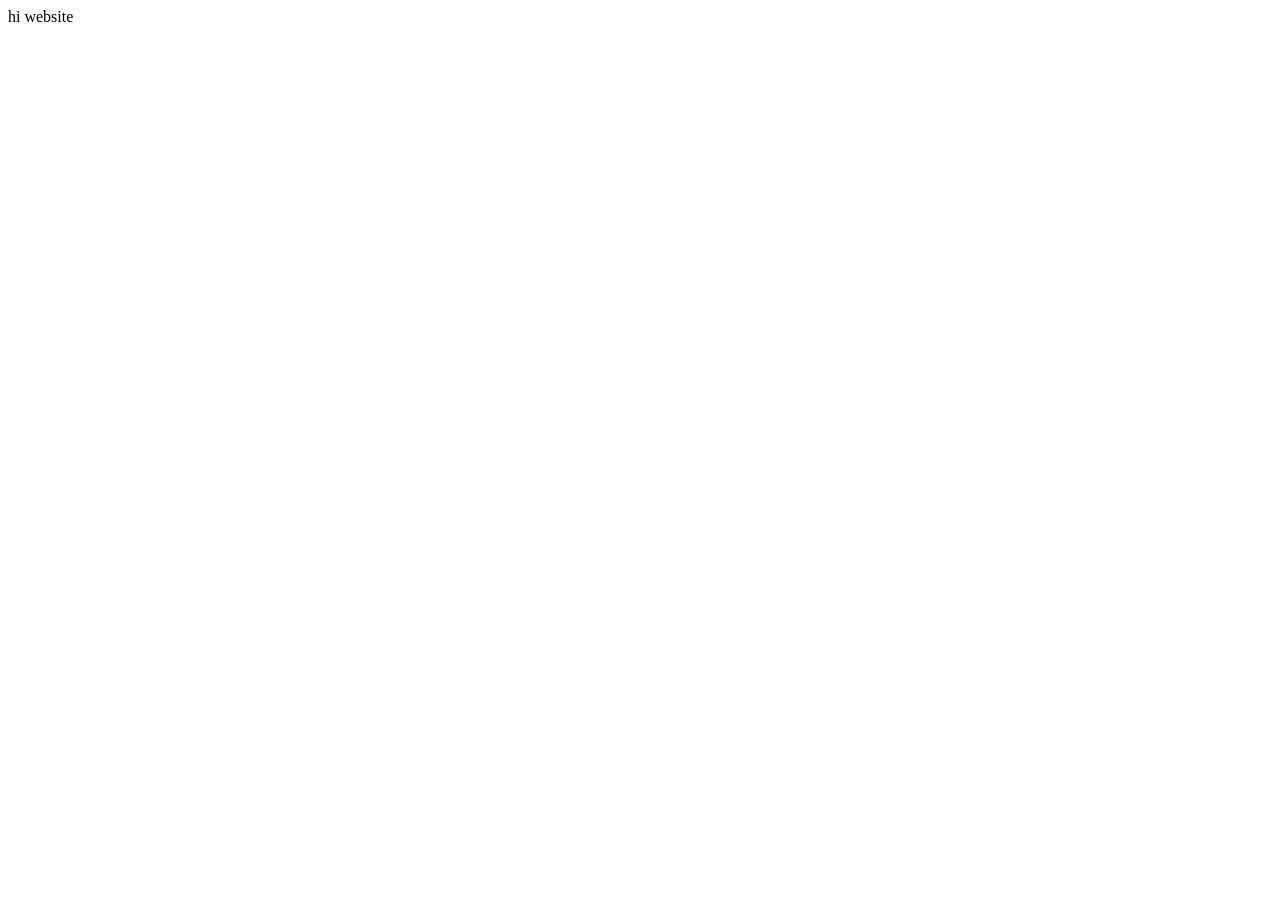
==== index.html @ d62df028 "first commit" ====
<!DOCTYPE html>
<html lang="en">
<head>
  <meta charset="UTF-8">
  <meta name="viewport" content="width=device-width, initial-scale=1.0">
  <title>demo</title>
</head>
<body>
  <div>hi website
    
  </div>
</body>
</html>
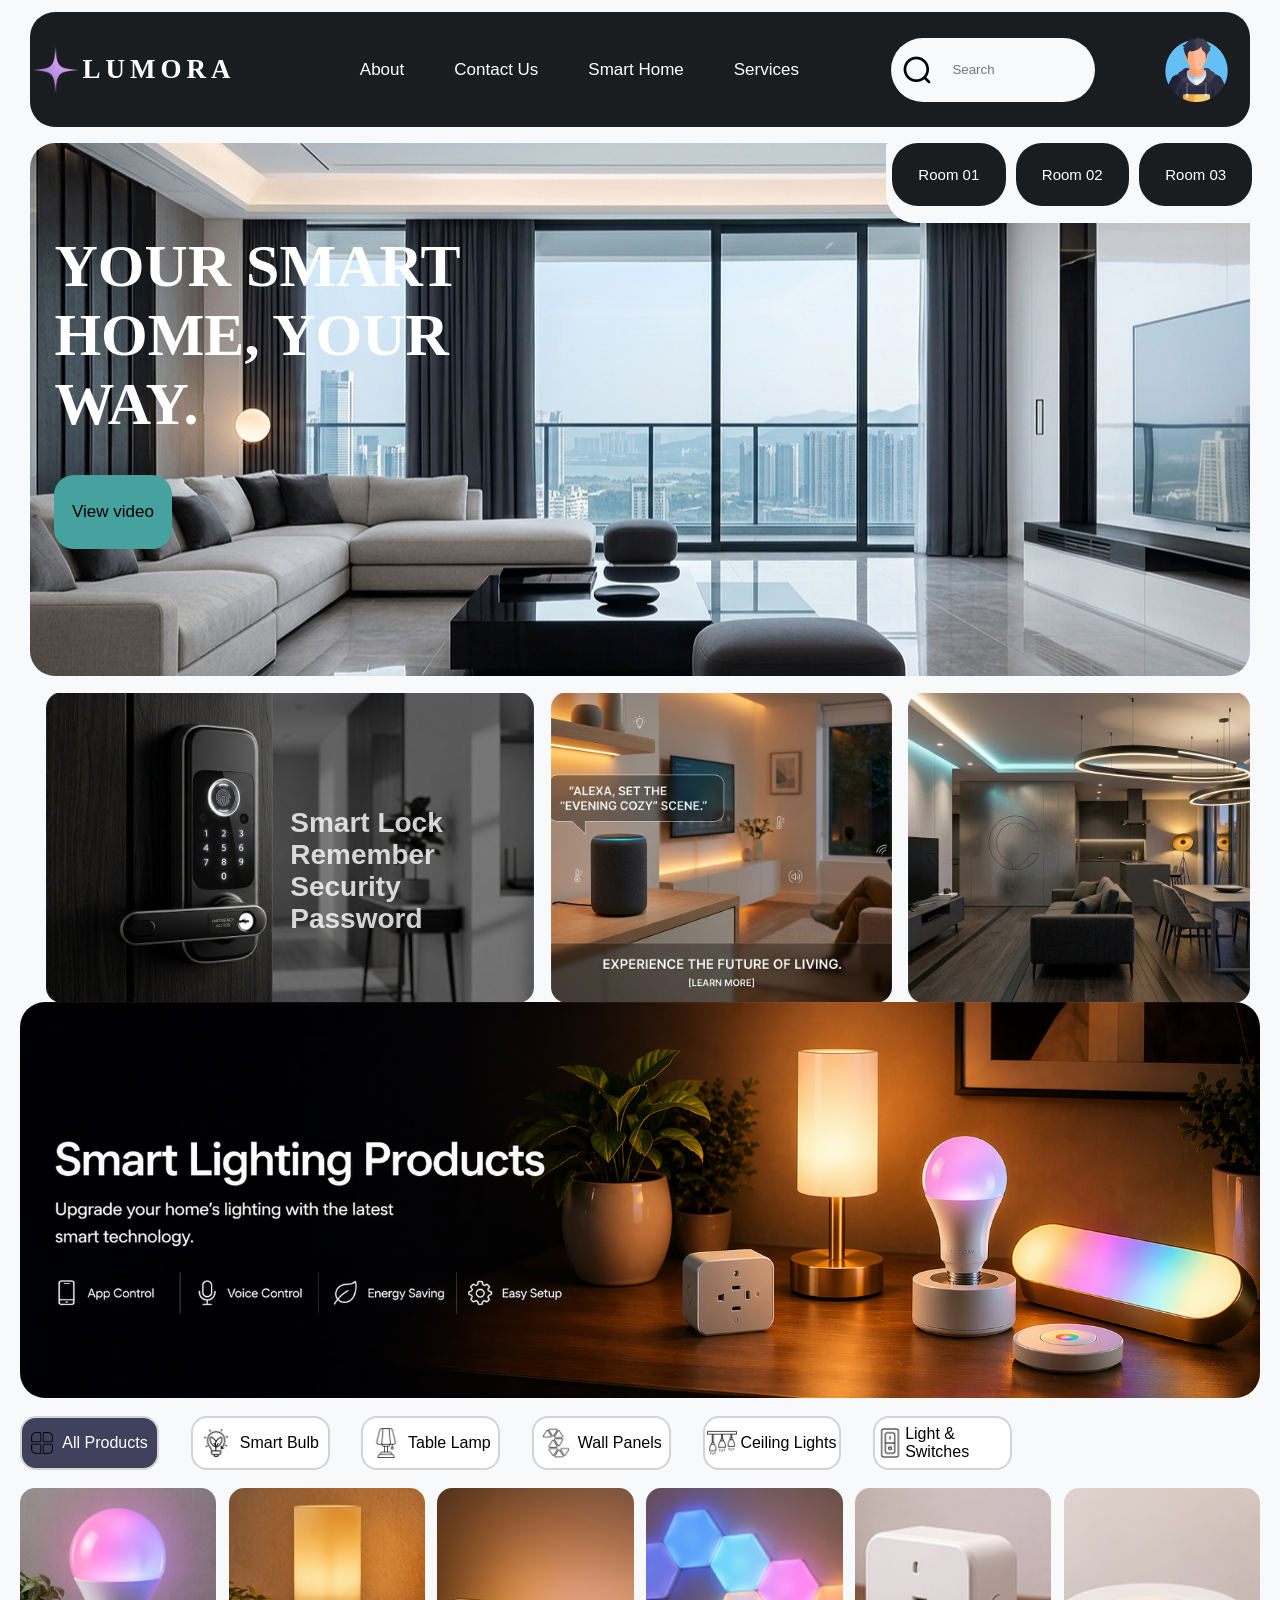
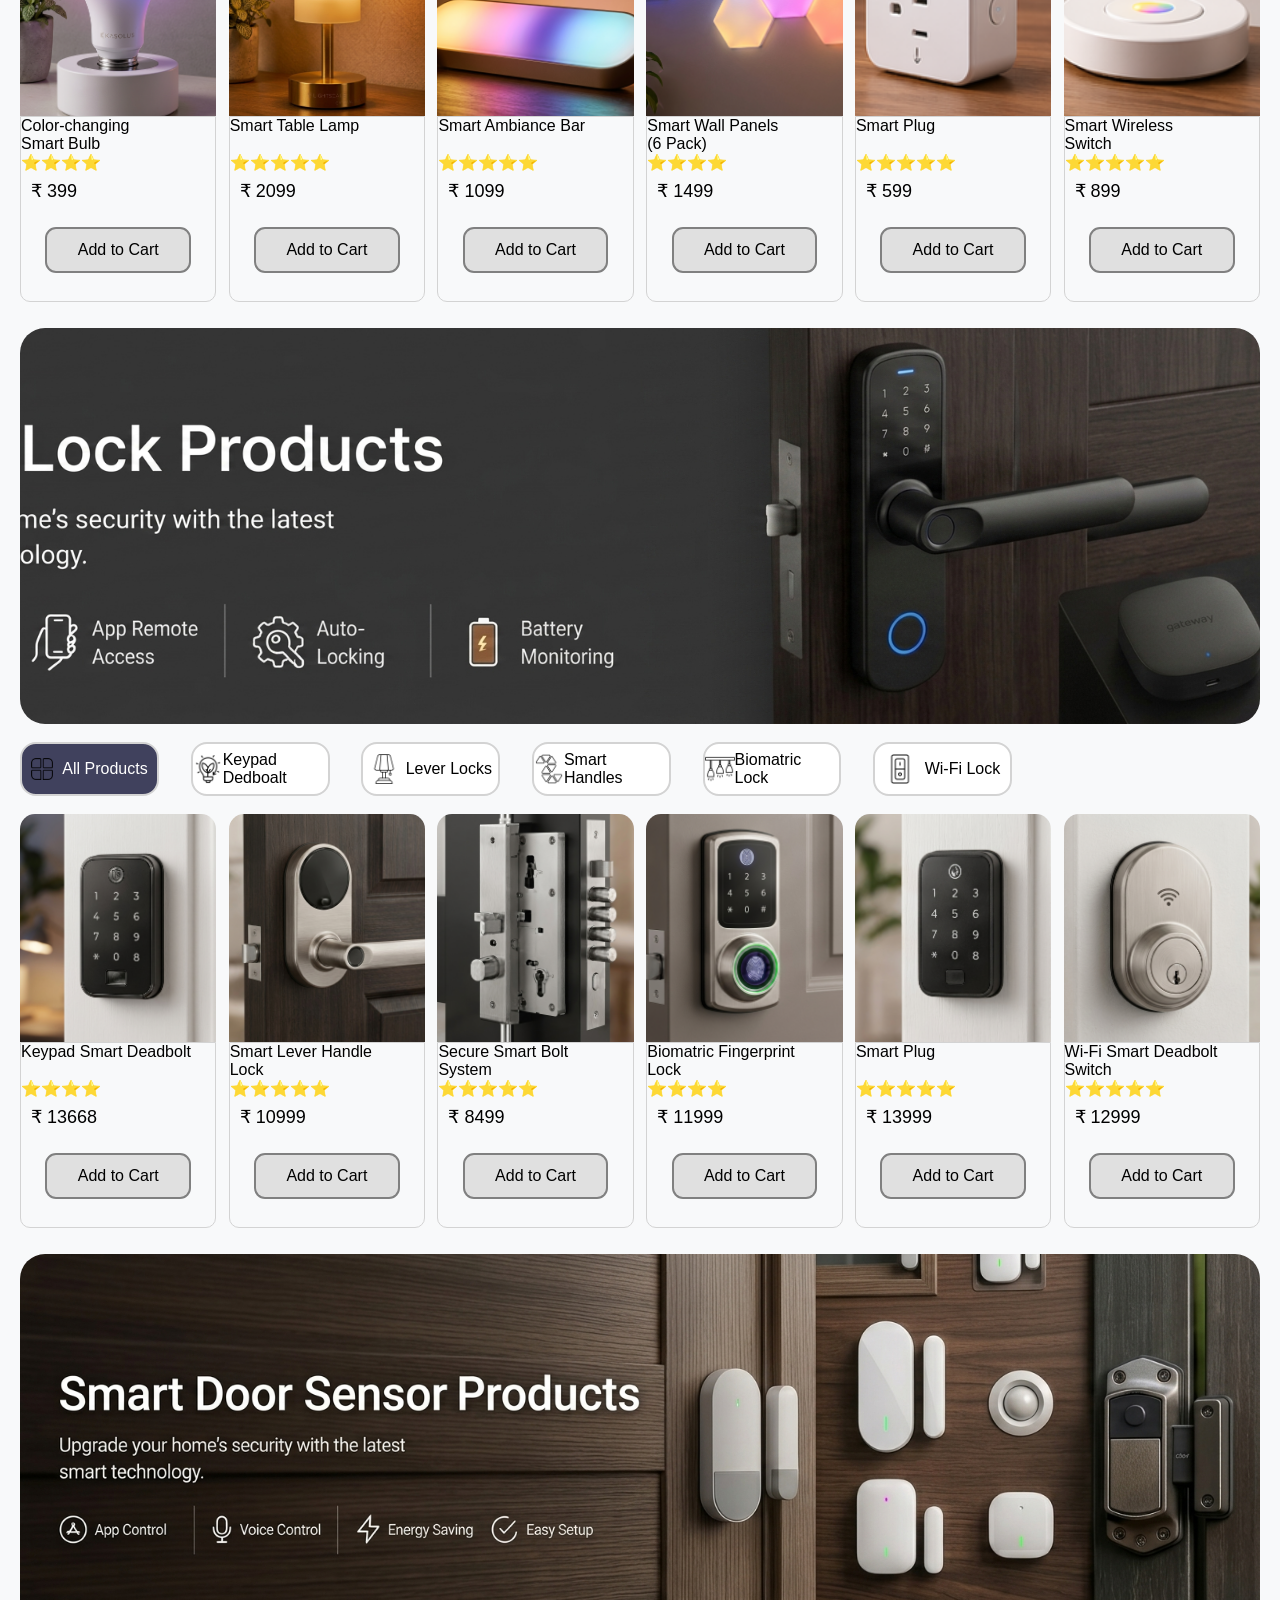
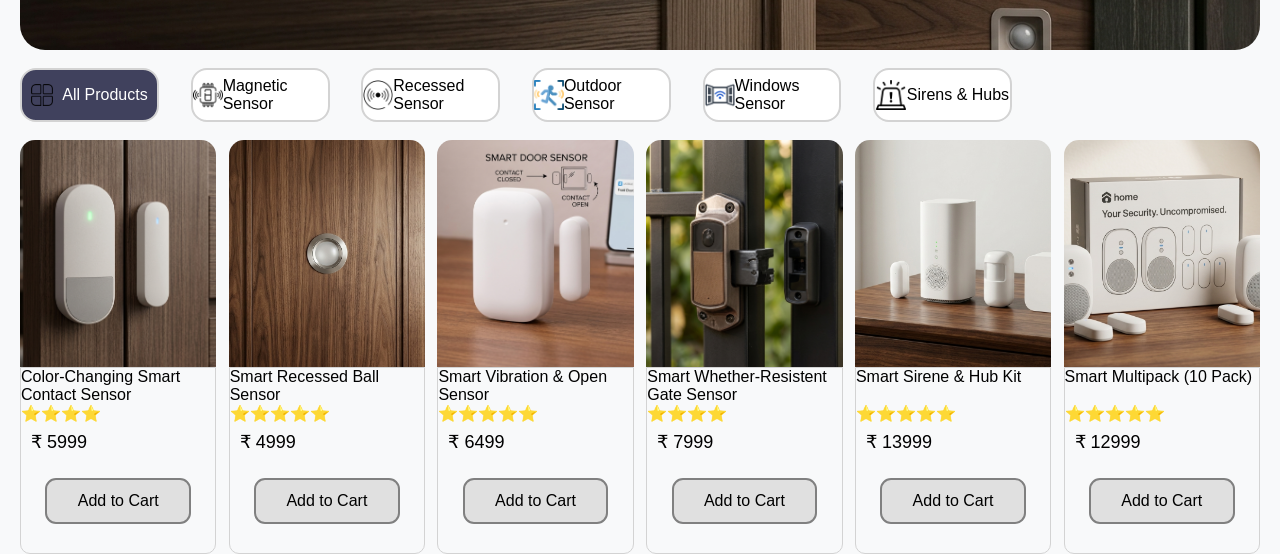
==== commit 4e07ef58: "second commit" ====
--- a/index.html
+++ b/index.html
@@ -1,13 +1,474 @@
 <!DOCTYPE html>
 <html lang="en">
+
 <head>
   <meta charset="UTF-8">
   <meta name="viewport" content="width=device-width, initial-scale=1.0">
-  <title>demo</title>
+  <title>home</title>
+  <link rel="preconnect" href="https://fonts.googleapis.com">
+  <link rel="preconnect" href="https://fonts.gstatic.com" crossorigin>
+  <link
+    href="https://fonts.googleapis.com/css2?family=Pacifico&family=Roboto:ital,wght@0,100..900;1,100..900&display=swap"
+    rel="stylesheet">
+  <link rel="stylesheet" href="style.css">
+  <link rel="preconnect" href="https://fonts.googleapis.com">
+
 </head>
+
 <body>
-  <div>hi website
-    
+  <div class="main_container">
+
+    <!-- header section  -->
+    <header>
+      <div class="website_logo_container">
+        <div class="website_logo"><img src="assets/images/homepageimages/star.png" height="50%" alt=""></div>
+        <div class="website_name">LUMORA</div>
+      </div>
+      <div class="menu_container">
+        <a class="menu_ancher" href="#">About</a>
+        <a class="menu_ancher" href="contackus.html">Contact Us</a>
+        <a class="menu_ancher" href="#">Smart Home</a>
+        <a class="menu_ancher" href="#">Services</a>
+      </div>
+      <div class="search_and_profile_container">
+        <div class="search_logo_and_searchtext_cont">
+          <div class="search_logo_image" style="height: 74%;"><img src="assets/images/homepageimages/search.png" height="50%"
+              alt=""></div>
+          <div class="search_text"><input type="search"
+              style="height: 100%; width: 80%; border-radius: 0px 80px 80px 0px; color: black; background-color:  #F8F9FA; padding: 0px 8px 0px 10px; border: none; outline: none; "
+              placeholder="Search">
+          </div>
+        </div>
+        <div class="profile_containerr"><img src="assets/images/homepageimages/boy.png" height="100%" alt=""></div>
+      </div>
+    </header>
+    <!-- main background image and details section  -->
+    <div class="container2">
+      <div class="boxes_container">
+        <div class="tag_line_box">YOUR SMART <br>
+          HOME, YOUR WAY. </div>
+        <button class="button_of_video"> View video</button>
+      </div>
+      <div class="second_box_containre">
+        <a href="#" class="boxes">Room 01</a>
+        <a href="#" class="boxes">Room 02</a>
+        <a href="#" class="boxes">Room 03</a>
+      </div>
+    </div>
+    <!-- third container starts from here  -->
+    <div class="container3">
+      <a href="">
+        <div class="container3_box1">
+      </a>
+      <div class="cont3box">Smart Lock <br> Remember Security <br> Password</div>
+    </div>
+    <div class="container3_box2"></div>
+    <div class="container3_box3"></div>
   </div>
+  </div>
+
+  <!-- second page starts from  here  -->
+  <div class="second">
+    <div class="smart_laight_background_banner">
+    </div>
+    <div class="all_products">
+      <div class="All_Product" style="background-color:#40415D;">
+        <img src="assets/images/homepageimages/window.png" height="44%" alt="">
+        <a href="#" style="text-decoration: none; color: white; ">All Products </a>
+      </div>
+      <div class="All_Product">
+
+        <img src="assets/images/homepageimages/efficiency.png" height="60%" alt="">
+        <a href="#" style="text-decoration: none; ">Smart Bulb </a>
+      </div>
+      <div class="All_Product">
+        <img src="assets/images/homepageimages/lamps.png" height="60%" alt="">
+        <a href="#" style="text-decoration: none; ">Table Lamp </a>
+      </div>
+      <div class="All_Product">
+        <img src="assets/images/homepageimages/led-light.png" height="60%" alt="">
+        <a href="#" style="text-decoration: none;">Wall Panels </a>
+      </div>
+      <div class="All_Product">
+        <img src="assets/images/homepageimages/roof-lamp.png" height="60%" alt="">
+        <a href="#" style="text-decoration: none;">Ceiling Lights </a>
+      </div>
+      <div class="All_Product">
+        <img src="assets/images/homepageimages/power-switch.png" height="60%" alt="">
+        <a href="#" style="text-decoration: none; ">Light & Switches </a>
+      </div>
+    </div>
+
+    <div class="products">
+      <div class="product_box">
+        <div class="product1">
+          <a href="">
+            <div id="product1_backimg1" class="product1_backimg"></div>
+          </a>
+          <div class="product1_img_information">
+            <a href="#">Color-changing <br> Smart Bulb <br>
+              ⭐⭐⭐⭐
+            </a>
+            <div class="amount_product_cont">₹ 399</div>
+            <div class="product_add_to_cart_cont">
+              <a href="#"><button class="product_add_to_cart_button"> Add to Cart</button></a>
+            </div>
+          </div>
+        </div>
+        <div class="product1">
+          <a href="#">
+            <div id="product1_backimg2" class="product1_backimg"></div>
+          </a>
+          <div class="product1_img_information">
+            <a href="#">Smart Table Lamp<br> <br>
+              ⭐⭐⭐⭐⭐
+            </a>
+            <div class="amount_product_cont">₹ 2099</div>
+            <div class="product_add_to_cart_cont">
+              <a href="#"><button class="product_add_to_cart_button"> Add to Cart</button></a>
+            </div>
+          </div>
+        </div>
+        <div class="product1">
+          <a href="">
+            <div id="product1_backimg3" class="product1_backimg"></div>
+          </a>
+          <div class="product1_img_information">
+            <a href="#">Smart Ambiance Bar <br> <br>
+              ⭐⭐⭐⭐⭐
+            </a>
+
+            <div class="amount_product_cont">₹ 1099</div>
+            <div class="product_add_to_cart_cont">
+              <a href="#"><button class="product_add_to_cart_button"> Add to Cart</button></a>
+            </div>
+          </div>
+        </div>
+      </div>
+      <div class="product_box2">
+        <div class="product1">
+          <a href="">
+            <div id="product1_backimg4" class="product1_backimg"></div>
+          </a>
+          <div class="product1_img_information">
+            <a href="#">Smart Wall Panels <br>(6 Pack) <br>
+              ⭐⭐⭐⭐
+
+            </a>
+            <div class="amount_product_cont">₹ 1499</div>
+            <div class="product_add_to_cart_cont">
+              <a href=""><button class="product_add_to_cart_button" onclick="alert(' Product Added to Cart!')"> Add to Cart</button></a>
+            </div>
+          </div>
+        </div>
+        <div class="product1">
+          <a href="">
+            <div id="product1_backimg5" class="product1_backimg"></div>
+          </a>
+          <div class="product1_img_information">
+            <a href="#">Smart Plug <br> <br>
+              ⭐⭐⭐⭐⭐
+
+            </a>
+            <div class="amount_product_cont">₹ 599</div>
+            <div class="product_add_to_cart_cont">
+              <button class="product_add_to_cart_button"> Add to Cart</button>
+            </div>
+          </div>
+        </div>
+        <div class="product1">
+          <a href="">
+            <div id="product1_backimg6" class="product1_backimg"></div>
+          </a>
+          <div class="product1_img_information">
+            <a href="#">Smart Wireless <br> Switch<br>
+              ⭐⭐⭐⭐⭐
+
+            </a>
+            <div class="amount_product_cont">₹ 899</div>
+            <div class="product_add_to_cart_cont">
+              <button class="product_add_to_cart_button"> Add to Cart</button>
+            </div>
+          </div>
+        </div>
+      </div>
+    </div>
+  </div>
+
+  <!-- Smart Lock Product and all images Section  -->
+  <!-- third page -->
+
+  <div class="third_smart_lock_section">
+
+    <div class="smart_lock_background_banner">
+    </div>
+    <div class="all_products">
+      <div class="All_Product" style="background-color:#40415D;">
+        <img src="assets/images/homepageimages/window.png" height="44%" alt="">
+        <a href="#" style="text-decoration: none; color: white; ">All Products </a>
+      </div>
+      <div class="All_Product">
+
+        <img src="assets/images/homepageimages/efficiency.png" height="60%" alt="">
+        <a href="#" style="text-decoration: none; ">Keypad Dedboalt </a>
+      </div>
+      <div class="All_Product">
+        <img src="assets/images/homepageimages/lamps.png" height="60%" alt="">
+        <a href="#" style="text-decoration: none; "> Lever Locks </a>
+      </div>
+      <div class="All_Product">
+        <img src="assets/images/homepageimages/led-light.png" height="60%" alt="">
+        <a href="#" style="text-decoration: none;">Smart Handles </a>
+      </div>
+      <div class="All_Product">
+        <img src="assets/images/homepageimages/roof-lamp.png" height="60%" alt="">
+        <a href="#" style="text-decoration: none;">Biomatric Lock </a>
+      </div>
+      <div class="All_Product">
+        <img src="assets/images/homepageimages/power-switch.png" height="60%" alt="">
+        <a href="#" style="text-decoration: none; ">Wi-Fi Lock </a>
+      </div>
+    </div>
+
+    <div class="products">
+      <div class="product_box">
+        <div class="product1">
+          <a href="">
+            <div id="product2_backimg1" class="product1_backimg"></div>
+          </a>
+          <div class="product1_img_information">
+            <a href="#">Keypad Smart Deadbolt <br> <br>
+              ⭐⭐⭐⭐
+            </a>
+            <div class="amount_product_cont">₹ 13668</div>
+            <div class="product_add_to_cart_cont">
+              <button class="product_add_to_cart_button"> Add to Cart</button>
+            </div>
+          </div>
+        </div>
+        <div class="product1">
+          <a href="">
+            <div id="product2_backimg2" class="product1_backimg"></div>
+          </a>
+          <div class="product1_img_information">
+            <a href="#">Smart Lever Handle<br>Lock <br>
+              ⭐⭐⭐⭐⭐
+            </a>
+            <div class="amount_product_cont">₹ 10999</div>
+            <div class="product_add_to_cart_cont">
+              <button class="product_add_to_cart_button"> Add to Cart</button>
+            </div>
+          </div>
+        </div>
+        <div class="product1">
+          <a href="">
+            <div id="product2_backimg3" class="product1_backimg"></div>
+          </a>
+          <div class="product1_img_information">
+            <a href="#">Secure Smart Bolt <br>System <br>
+              ⭐⭐⭐⭐⭐
+            </a>
+
+            <div class="amount_product_cont">₹ 8499</div>
+            <div class="product_add_to_cart_cont">
+              <button class="product_add_to_cart_button"> Add to Cart</button>
+            </div>
+          </div>
+        </div>
+      </div>
+      <div class="product_box2">
+        <div class="product1">
+          <a href="">
+            <div id="product2_backimg4" class="product1_backimg"></div>
+          </a>
+          <div class="product1_img_information">
+            <a href="#">Biomatric Fingerprint <br>Lock <br>
+              ⭐⭐⭐⭐
+
+            </a>
+            <div class="amount_product_cont">₹ 11999</div>
+            <div class="product_add_to_cart_cont">
+              <button class="product_add_to_cart_button"> Add to Cart</button>
+            </div>
+          </div>
+        </div>
+        <div class="product1">
+          <a href="">
+            <div id="product2_backimg5" class="product1_backimg"></div>
+          </a>
+          <div class="product1_img_information">
+            <a href="#">Smart Plug <br> <br>
+              ⭐⭐⭐⭐⭐
+
+            </a>
+            <div class="amount_product_cont">₹ 13999</div>
+            <div class="product_add_to_cart_cont">
+              <button class="product_add_to_cart_button"> Add to Cart</button>
+            </div>
+          </div>
+        </div>
+        <div class="product1">
+          <a href="">
+            <div id="product2_backimg6" class="product1_backimg"></div>
+          </a>
+          <div class="product1_img_information">
+            <a href="#">Wi-Fi Smart Deadbolt <br> Switch<br>
+              ⭐⭐⭐⭐⭐
+
+            </a>
+            <div class="amount_product_cont">₹ 12999</div>
+            <div class="product_add_to_cart_cont">
+              <button class="product_add_to_cart_button"> Add to Cart</button>
+            </div>
+          </div>
+        </div>
+      </div>
+    </div>
+
+  </div>
+
+  <!-- Fourth page section  -->
+
+  <div class="fourth_sensor_lock_section">
+
+    <div class="smart_sensor_background_banner">
+    </div>
+    <div class="all_products">
+      <div class="All_Product" style="background-color:#40415D;">
+        <img src="assets/images/homepageimages/window.png" height="44%" alt="">
+        <a href="#" style="text-decoration: none; color: white; ">All Products </a>
+      </div>
+      <div class="All_Product">
+
+        <img src="assets/images/homepageimages/magnetic-sensor.png" height="60%" alt="">
+        <a href="#" style="text-decoration: none; ">Magnetic Sensor </a>
+      </div>
+      <div class="All_Product">
+        <img src="assets/images/homepageimages/recessesensor.png" height="60%" alt="">
+        <a href="#" style="text-decoration: none; "> Recessed Sensor </a>
+      </div>
+      <div class="All_Product">
+        <img src="assets/images/homepageimages/outdoor-sensor.png" height="60%" alt="">
+        <a href="#" style="text-decoration: none;">Outdoor Sensor </a>
+      </div>
+      <div class="All_Product">
+        <img src="assets/images/homepageimages/window_sensor(1).png" height="60%" alt="">
+        <a href="#" style="text-decoration: none;">Windows Sensor </a>
+      </div>
+      <div class="All_Product">
+        <img src="assets/images/homepageimages/siren.png" height="60%" alt="">
+        <a href="#" style="text-decoration: none; ">Sirens & Hubs </a>
+      </div>
+    </div>
+
+    <!-- Third sensor product section  -->
+    <div class="products">
+      <div class="product_box">
+        <div class="product1">
+          <a href="">
+            <div id="product3_backimg1" class="product1_backimg"></div>
+          </a>
+          <div class="product1_img_information">
+            <a href="#">Color-Changing Smart <br>Contact Sensor <br>
+              ⭐⭐⭐⭐
+            </a>
+            <div class="amount_product_cont">₹ 5999</div>
+            <div class="product_add_to_cart_cont">
+              <button class="product_add_to_cart_button"> Add to Cart</button>
+            </div>
+          </div>
+        </div>
+        <div class="product1">
+          <a href="">
+            <div id="product3_backimg2" class="product1_backimg"></div>
+          </a>
+          <div class="product1_img_information">
+            <a href="#">Smart Recessed Ball<br>Sensor <br>
+              ⭐⭐⭐⭐⭐
+            </a>
+            <div class="amount_product_cont">₹ 4999</div>
+            <div class="product_add_to_cart_cont">
+              <button class="product_add_to_cart_button"> Add to Cart</button>
+            </div>
+          </div>
+        </div>
+        <div class="product1">
+          <a href="">
+            <div id="product3_backimg3" class="product1_backimg"></div>
+          </a>
+          <div class="product1_img_information">
+            <a href="#">Smart Vibration & Open <br>Sensor <br>
+              ⭐⭐⭐⭐⭐
+            </a>
+
+            <div class="amount_product_cont">₹ 6499</div>
+            <div class="product_add_to_cart_cont">
+              <button class="product_add_to_cart_button" onclick="alert ('Product has been add to cart ')"> Add to
+                Cart</button>
+            </div>
+          </div>
+        </div>
+      </div>
+      <div class="product_box2">
+        <div class="product1">
+          <a href="">
+            <div id="product3_backimg4" class="product1_backimg"></div>
+          </a>
+          <div class="product1_img_information">
+            <a href="#"> Smart Whether-Resistent<br>Gate Sensor<br>
+              ⭐⭐⭐⭐
+
+            </a>
+            <div class="amount_product_cont">₹ 7999</div>
+            <div class="product_add_to_cart_cont">
+              <button class="product_add_to_cart_button"> Add to Cart</button>
+            </div>
+          </div>
+        </div>
+        <div class="product1">
+          <a href="#">
+            <div id="product3_backimg5" class="product1_backimg"></div>
+          </a>
+          <div class="product1_img_information">
+            <a href="#">Smart Sirene & Hub Kit <br> <br>
+              ⭐⭐⭐⭐⭐
+
+            </a>
+            <div class="amount_product_cont">₹ 13999</div>
+            <div class="product_add_to_cart_cont">
+              <button class="product_add_to_cart_button"> Add to Cart</button>
+            </div>
+          </div>
+        </div>
+        <div class="product1">
+          <a href="">
+            <div id="product3_backimg6" class="product1_backimg"></div>
+          </a>
+          <div class="product1_img_information">
+            <a href="#">Smart Multipack (10 Pack) <br> <br>
+              ⭐⭐⭐⭐⭐
+
+            </a>
+            <div class="amount_product_cont">₹ 12999</div>
+            <div class="product_add_to_cart_cont">
+              <button class="product_add_to_cart_button"> Add to Cart</button>
+            </div>
+          </div>
+        </div>
+      </div>
+    </div>
+    <div class="terms_and_condition_page">
+
+
+
+
+
+
+    </div>
+
+
+  </div>
+
 </body>
+
 </html>
--- a/style.css
+++ b/style.css
@@ -0,0 +1,564 @@
+* {
+    margin: 0;
+    padding: 0;
+    box-sizing: border-box;
+    font-family: 'SharpSans', arial, sans-serif;
+}
+body,html {
+    height: 100%;
+    width: 100%;    
+    background-color: #F8F9FA;
+}
+.main_container{
+  height: 100%;
+  width: 100%;
+  
+  padding: 12px 30px 0px  30px;
+}
+/* header section  */
+header{
+  height: 13%;
+  width: 100%;
+  border-radius: 25px;
+  padding: 4px;
+  display: flex;
+  align-items: center;
+  justify-content: space-between;
+  background-color: #1A1D20;
+
+}
+/* .website_logo_container  */
+.website_logo_container{
+  height: 100%;
+  width: 20%;
+  display: flex;
+  align-items: center;
+  color: white; 
+}
+.website_logo{
+  height: 100%;
+  width: 20%;
+  display: flex;
+  align-items: center;
+  justify-content: end;
+
+}
+.website_name{
+  letter-spacing: 5px;
+  font-weight: 700;
+  font-family: "Betania Patmos In", cursive;
+  font-size: 27px;
+}
+/* website menu secyion  */
+.menu_container{
+  height: 80%;
+  width: 40%;   
+  display: flex;
+  gap: 50px;
+  align-items: center;
+  justify-content: center;
+}
+.menu_ancher{
+  color: white;
+  text-decoration: none;
+  font-size: 17px;
+  font-family: "Special Gothic", sans-serif;
+  transition: transform 0.4s ease, box-shadow 0.3s ease;
+  
+}
+/* search and profile starts from here  */
+.search_and_profile_container{
+  height: 100%;
+  width: 30%;
+  display: flex;
+  align-items: center;
+  justify-content: space-around;
+}
+
+.search_logo_and_searchtext_cont{
+  height: 80%;
+  width: 70%;
+  display: flex;
+  align-items: center;
+
+}
+.search_logo_image{
+  height: 80%;
+  width: 20%;
+  display: flex;
+  align-items: center;
+  justify-content: center;
+  background-color:  #F8F9FA;  
+  border-radius: 80px 0px 0px 80px;
+}
+.search_text{
+  height: 74%;
+  width: 75%;
+  border: none;
+  outline: none;
+  border-radius: 80px;  
+}
+.profile_containerr{
+  height: 60%;
+  width: 20%;
+  background-position: center;
+  background-size: cover;
+  background-repeat: no-repeat;  
+}
+/* container 2 starts fromhere  */
+.container2{
+  height: 60%;
+  width: 100%;
+  border-radius: 25px;
+  background-image: url(assets/images/homepageimages/Gemini_Generated_Image_1g668a1g668a1g66.png);
+  background-position: center;
+  background-color: rgb(13, 71, 71);
+  margin-top: 1.3% ;
+  display: flex;
+  position: relative;
+  background-repeat: no-repeat;
+}
+.boxes_container{
+  height: 70%;
+  width: 60%;
+  position: absolute;
+  display: flex;
+  flex-direction: column;
+  margin-left: 2%;
+  margin-top: 5%;
+  justify-content: center;
+
+}
+.tag_line_box{
+  font-family: "Domine", serif;
+  height: 65%;
+  width: 70%;
+  font-size: 60px;
+  font-weight: 900;
+  color: white;
+  
+}
+.button_of_video{
+  height: 20%;
+  width: 16%;
+  color: black;
+  font-size: 17px;
+  border-radius: 20px;
+  border: none;
+  background-color:  #45A29E;
+}
+
+.second_box_containre{
+  height: 15%;
+  width: 30%;
+  display: flex;
+  align-items: start;
+  justify-content: end;
+  position: absolute;
+  margin-left: 70.2%;
+  border-radius: 3px 0px 0px  29px;
+  gap: 10px;
+  background-color: #F8F9FA;
+}
+.boxes {
+  height: 78%;
+  width: 31%;
+  text-decoration: none;
+  display: flex;
+  align-items: center;
+  justify-content: center;
+  font-size: 15px;
+  color:white;
+  background-color:#1A1D20;
+  display: flex;
+  border-radius: 26px;
+  justify-content: space-evenly;
+
+}
+
+/* container3 start from here  */
+.container3{
+  height: 35%; 
+  width: 100%;
+  margin-top: 1.3%;
+  display: flex;
+  justify-content: space-between;
+  
+}
+.container3_box1{
+  height: 100%;
+  width: 40%;
+  background-image: url(assets/images/homepageimages/smart_lock.png);
+  background-position: center;
+  background-size: cover;
+  background-repeat: no-repeat;
+  border-radius: 25px;
+  position: relative;
+  display: flex;
+  justify-content: end;
+  
+}
+.cont3box{
+  height: 100%;
+  width: 50%;
+  color: white;
+  font-size: 28px;
+  font-weight: 600;
+  display: flex;
+  align-items: center;
+  position: absolute;
+  border-radius: 0px 20px 20px 0px;
+  background-color:rgb(70, 70, 70);
+  opacity: 80%;
+}
+.container3_box2{
+  height: 100%;
+  width: 28%;
+  border-radius: 25px;
+  background-image: url(assets/images/homepageimages/alexahome.png);
+  background-position: center;
+  background-size: cover;
+  background-repeat: no-repeat;
+  background-position: center;
+  background-size: cover;  
+}
+.container3_box3{
+  height: 100%;
+  width: 28%;
+  border-radius: 25px;
+  background-image: url(assets/images/homepageimages/smartlights.png);
+  background-position: center;
+  background-size: cover;
+  background-repeat: no-repeat;
+  background-position: center;
+  background-size: cover;
+}
+/* second container  */
+.second{
+  height:100%;
+  width: 100%;
+  padding: 0px 20px 0px 20px ;
+  margin-top: 8%;
+}
+.smart_laight_background_banner{
+  height: 44%;
+  background-image: url(assets/images/homepageimages/smart\ light\ background\ img.png);
+  background-position: center;
+  background-repeat: no-repeat;
+  background-size: cover;
+  border-radius: 25px;
+  
+}
+.all_products{
+  height: 10%;
+  width: 80%;
+  display: flex;
+  align-items: center;
+  justify-content: space-between;  
+}
+.All_Product{
+  height: 60%;
+  width: 14%;
+  display: flex;
+  align-items: center;
+  justify-content: space-evenly;
+  border: 2px solid  lightgray ;
+  background-color: white;
+  border-radius: 16px;
+}
+
+.All_Product a {
+  color: black;
+}
+.products{
+  height: 46%;
+  width: 100%;
+  display: flex;
+  justify-content: space-between;  
+}
+.product_box{  
+  height: 100%;
+  width: 49.5%;
+  display: flex;
+  justify-content: space-between;
+}
+.product_box2{  
+  height: 100%;
+  width: 49.5%;
+  justify-content: space-between;
+  display: flex;
+}
+.product1{
+  height: 100% ;
+  width: 32%;  
+}
+.product1_backimg{
+  height: 55%;
+  width: 100%;
+  border-radius: 15px 15px 0px 0px;
+}
+.product1_img_information{
+  height: 45%;
+  width: 100%;
+  border:1px solid lightgrey;
+  border-radius: 0px 0px 10px  10px;
+}
+.product1_img_information p {
+  margin-top: 4px;
+  margin-left: 10px;
+}
+.amount_product_cont{
+  height: 20%;
+  margin-top: 6px;
+  margin-left: 10px;
+  font-size: 18px;  
+  margin-top: 8px;
+}
+.product_add_to_cart_cont{
+  display: flex;
+  height: 25%;
+  width: 100%;
+  margin-top: 10px;
+  align-items: center;
+  justify-content: center;  
+  cursor: pointer;
+}
+.product_add_to_cart_cont a{
+  display: flex;
+  justify-content: center;
+  height : 100%;
+  width:100%;
+  
+} 
+.product1_img_information a {
+  text-decoration: none;
+  color: black;
+}
+.product_add_to_cart_button{
+  height: 100%;
+  width: 75%;
+  font-size: 16px;
+  border: 2px solid  gray ;
+  border-radius: 11px;
+  background-color: #E0E0E0;
+}
+.product_add_to_cart_button :hover {
+  background-color: rgb(108, 24, 24);
+}
+/* for background image of product created a ID element shortcut */
+#product1_backimg1{
+  background-image: url(assets/images/homepageimages/smart\ light\ product.png);
+  background-repeat: no-repeat;
+  background-position: center;
+  background-size: cover;
+}
+#product1_backimg2{
+  background-image: url(assets/images/homepageimages/letlammProduct.png);
+  background-repeat: no-repeat;
+  background-position: center;
+  background-size: cover;
+}
+#product1_backimg3{
+  background-image: url(assets/images/homepageimages/wallpanelsimage.png);
+  background-repeat: no-repeat;
+  background-position: center;
+  background-size: cover;
+}
+#product1_backimg4{
+  background-image: url(assets/images/homepageimages/ceilingimageproduct.png);
+  background-repeat: no-repeat;
+  background-position: center;
+  background-size: cover;
+}
+#product1_backimg5{
+  background-image: url(assets/images/homepageimages/switchproduct.png);
+  background-repeat: no-repeat;
+  background-position: center;
+  background-size: cover;
+}
+#product1_backimg6{
+  background-image: url(assets/images/homepageimages/smartswitchproduct.png);
+  background-repeat: no-repeat;
+  background-position: center;
+  background-size: cover;
+}
+/* third page samrt lokk section / */
+.third_smart_lock_section{
+  height:100%;
+  width: 100%;
+  padding: 0px 20px 0px 20px ;
+  margin-top: 2%;
+  
+}
+.smart_lock_background_banner{
+  height: 44%;
+  background-image: url(assets/images/homepageimages/smartlock_productbanner\ .png);
+  background-position: center;
+  background-repeat: no-repeat;
+  background-size: cover;
+  border-radius: 25px;
+}
+/* thord page smart lock prosucts images here  */
+#product2_backimg1{
+  background-image: url(assets/images/homepageimages/keypadsmartdeadboldimg.png);
+  background-repeat: no-repeat;
+  background-position: center;
+  background-size: cover;
+}
+#product2_backimg2{
+  background-image: url(assets/images/homepageimages/leverlockimage\ .png);
+  background-repeat: no-repeat;
+  background-position: center;
+  background-size: cover;
+}
+#product2_backimg3{
+  background-image: url(assets/images/homepageimages/smartboltimage.png);
+  background-repeat: no-repeat;
+  background-position: center;
+  background-size: cover;
+}
+#product2_backimg4{
+  background-image: url(assets/images/homepageimages/biomatricfingerprintlockimg.png);
+  background-repeat: no-repeat;
+  background-position: center;
+  background-size: cover;
+}
+#product2_backimg5{
+  background-image: url(assets/images/homepageimages/keypad_external\ accessory.png);
+  background-repeat: no-repeat;
+  background-position: center;
+  background-size: cover;
+}
+#product2_backimg6{
+  background-image: url(assets/images/homepageimages/wifilockimg.png);
+  background-repeat: no-repeat;
+  background-position: center;
+  background-size: cover;
+}
+/* fourth door sensor section page  */
+.fourth_sensor_lock_section{
+  height:100%;
+  width: 100%;
+  padding: 0px 20px 0px 20px ;
+  margin-top: 2%;
+  
+}
+.smart_sensor_background_banner{
+  height: 44%;
+  background-image: url(assets/images/homepageimages/smart_sensor_back_banner.png);
+  background-position: center;
+  background-repeat: no-repeat;
+  background-size: cover;
+  border-radius: 25px;  
+}
+ /* fouth sensor product images here  */
+#product3_backimg1{
+  background-image: url(assets/images/homepageimages/color_changing_smart_contact_sensor_img.png);
+  background-repeat: no-repeat;
+  background-position: center;
+  background-size: cover;
+}
+#product3_backimg2{
+  background-image: url(assets/images/homepageimages/recessedsensor_img.png);
+  background-repeat: no-repeat;
+  background-position: center;
+  background-size: cover;
+}
+#product3_backimg3{
+  background-image: url(assets/images/homepageimages/smart_vibration_and_open_sensor.png);
+  background-repeat: no-repeat;
+  background-position: center;
+  background-size: cover;
+}
+#product3_backimg4{
+  background-image: url(assets/images/homepageimages/Gate_sensorimg.png);
+  background-repeat: no-repeat;
+  background-position: center;
+  background-size: cover;
+}
+#product3_backimg5{
+  background-image: url(assets/images/homepageimages/sire_and_hub_kit_image.png);
+  background-repeat: no-repeat;
+  background-position: center;
+  background-size: cover;
+}
+#product3_backimg6{
+  background-image: url(assets/images/homepageimages/smart\ multipack\ image\ .png);
+  background-repeat: no-repeat;
+  background-position: center;
+  background-size: cover;
+}
+
+
+
+
+
+
+
+
+
+
+
+
+
+
+
+
+/* styling animation and hover effects  */
+.menu_ancher:hover{
+  transform: translateY(-5px);
+  background-color:rgb(73, 72, 72);
+  padding: 0px 0px 20px 0px;
+  border: 0px 0px 2px 0px solid rgb(10, 10, 204);
+  height: 40%;
+  width: auto;
+  display: flex;
+  justify-content: center;
+  border-radius: 16px;            
+}
+.container3_box1{            
+  border-radius: 16px;
+  padding: 1.5rem;
+  transition: transform 0.3s ease, box-shadow 0.3s ease;
+  border: 1px solid rgba(255,255,255,0.05);
+}
+.container3_box1:hover {
+  transform: translateY(-14px);
+  box-shadow: 0 10px 20px rgba(0,0,0,0.3);          
+  }
+.container3_box1{          
+  border-radius: 16px;
+  padding: 1.5rem;
+  transition: transform 0.3s ease, box-shadow 0.3s ease;
+  border: 1px solid rgba(255,255,255,0.05);
+}
+.container3_box1:hover {
+  transform: translateY(-14px);
+  box-shadow: 0 10px 20px rgba(0,0,0,0.3);            
+}
+  .container3_box2{            
+  border-radius: 16px;
+  padding: 1.5rem;
+  transition: transform 0.3s ease, box-shadow 0.3s ease;
+  border: 1px solid rgba(255,255,255,0.05);
+}
+.container3_box2:hover {
+  transform: translateY(-14px);
+  box-shadow: 0 10px 20px rgba(0,0,0,0.3);
+}
+.container3_box3{            
+  border-radius: 16px;
+  padding: 1.5rem;
+  transition: transform 0.3s ease, box-shadow 0.3s ease;
+  border: 1px solid rgba(255,255,255,0.05);
+}
+.container3_box3:hover {
+  transform: translateY(-14px);
+  box-shadow: 0 10px 20px rgba(0,0,0,0.3);            
+}
+.cont3box {
+  background: none;
+  border-radius: 16px;
+  padding: 1.5rem;
+  transition: transform 0.3s ease, box-shadow 0.3s ease;
+}
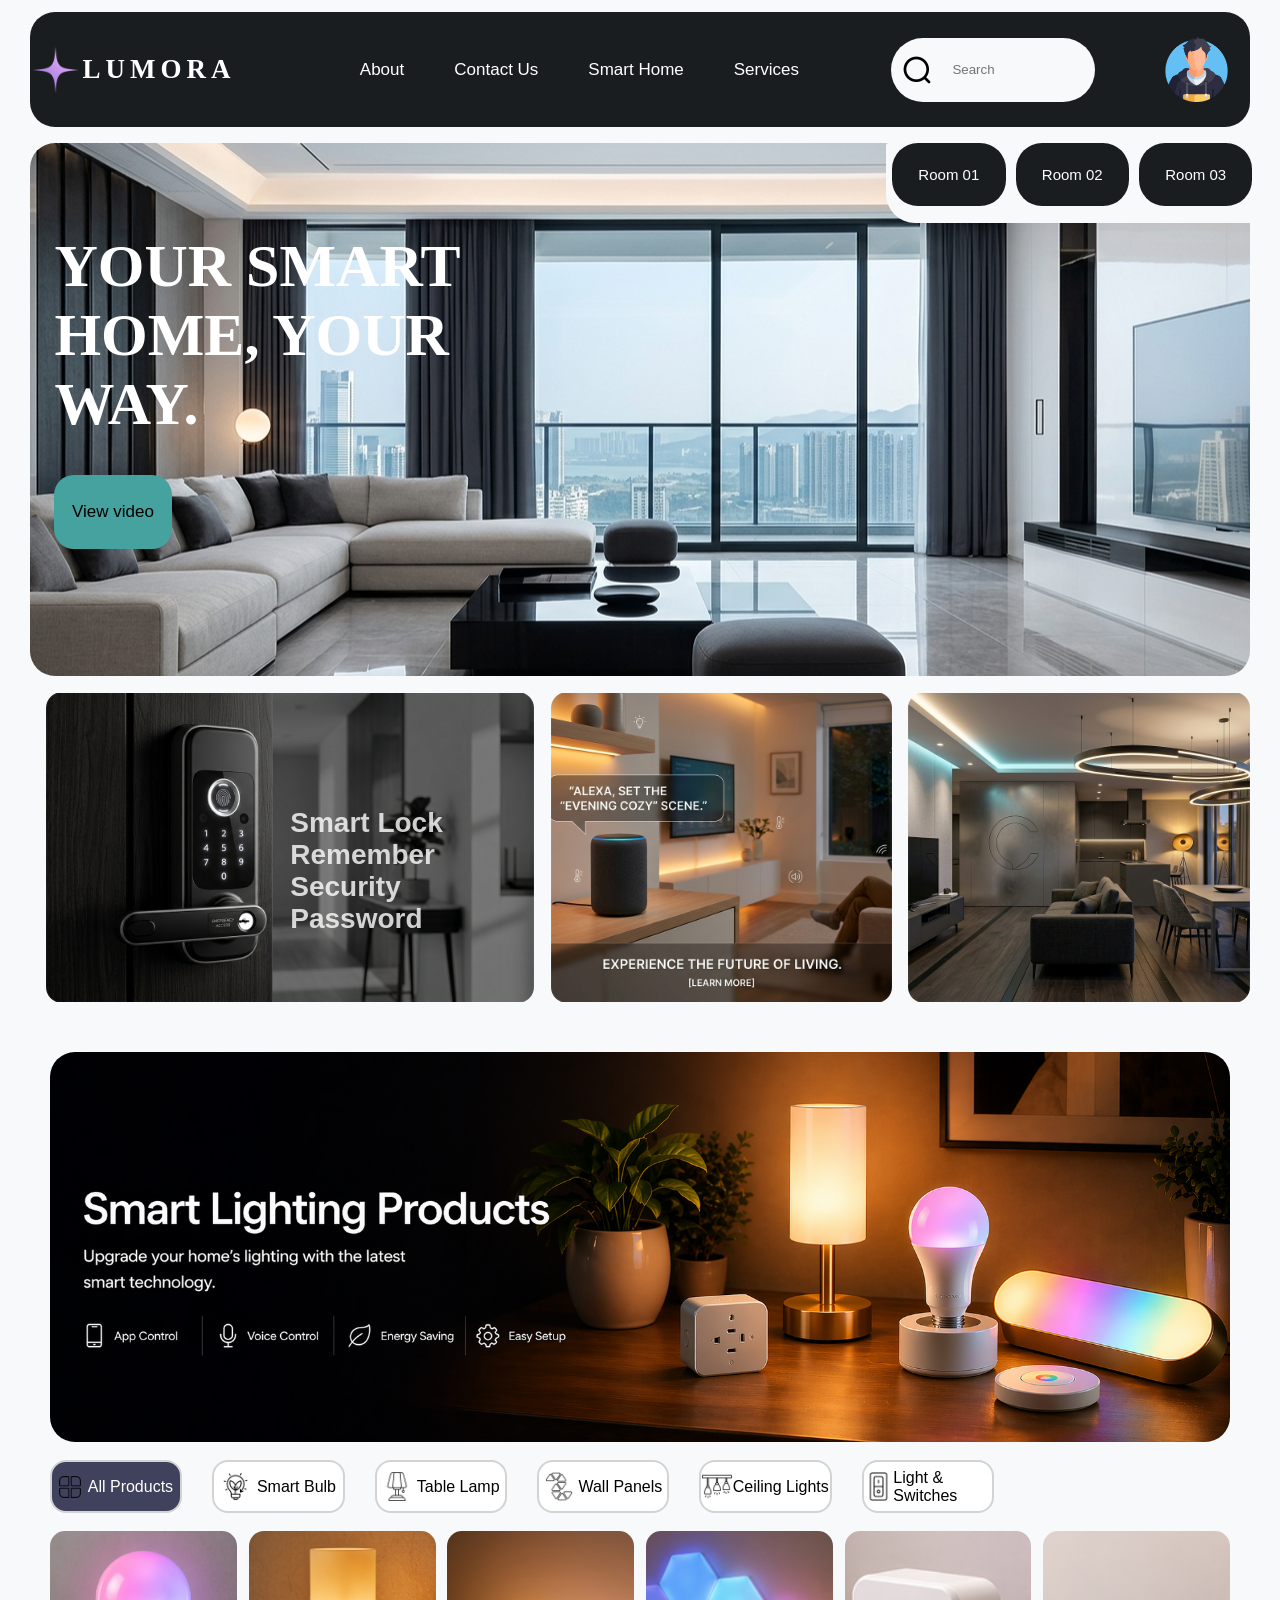
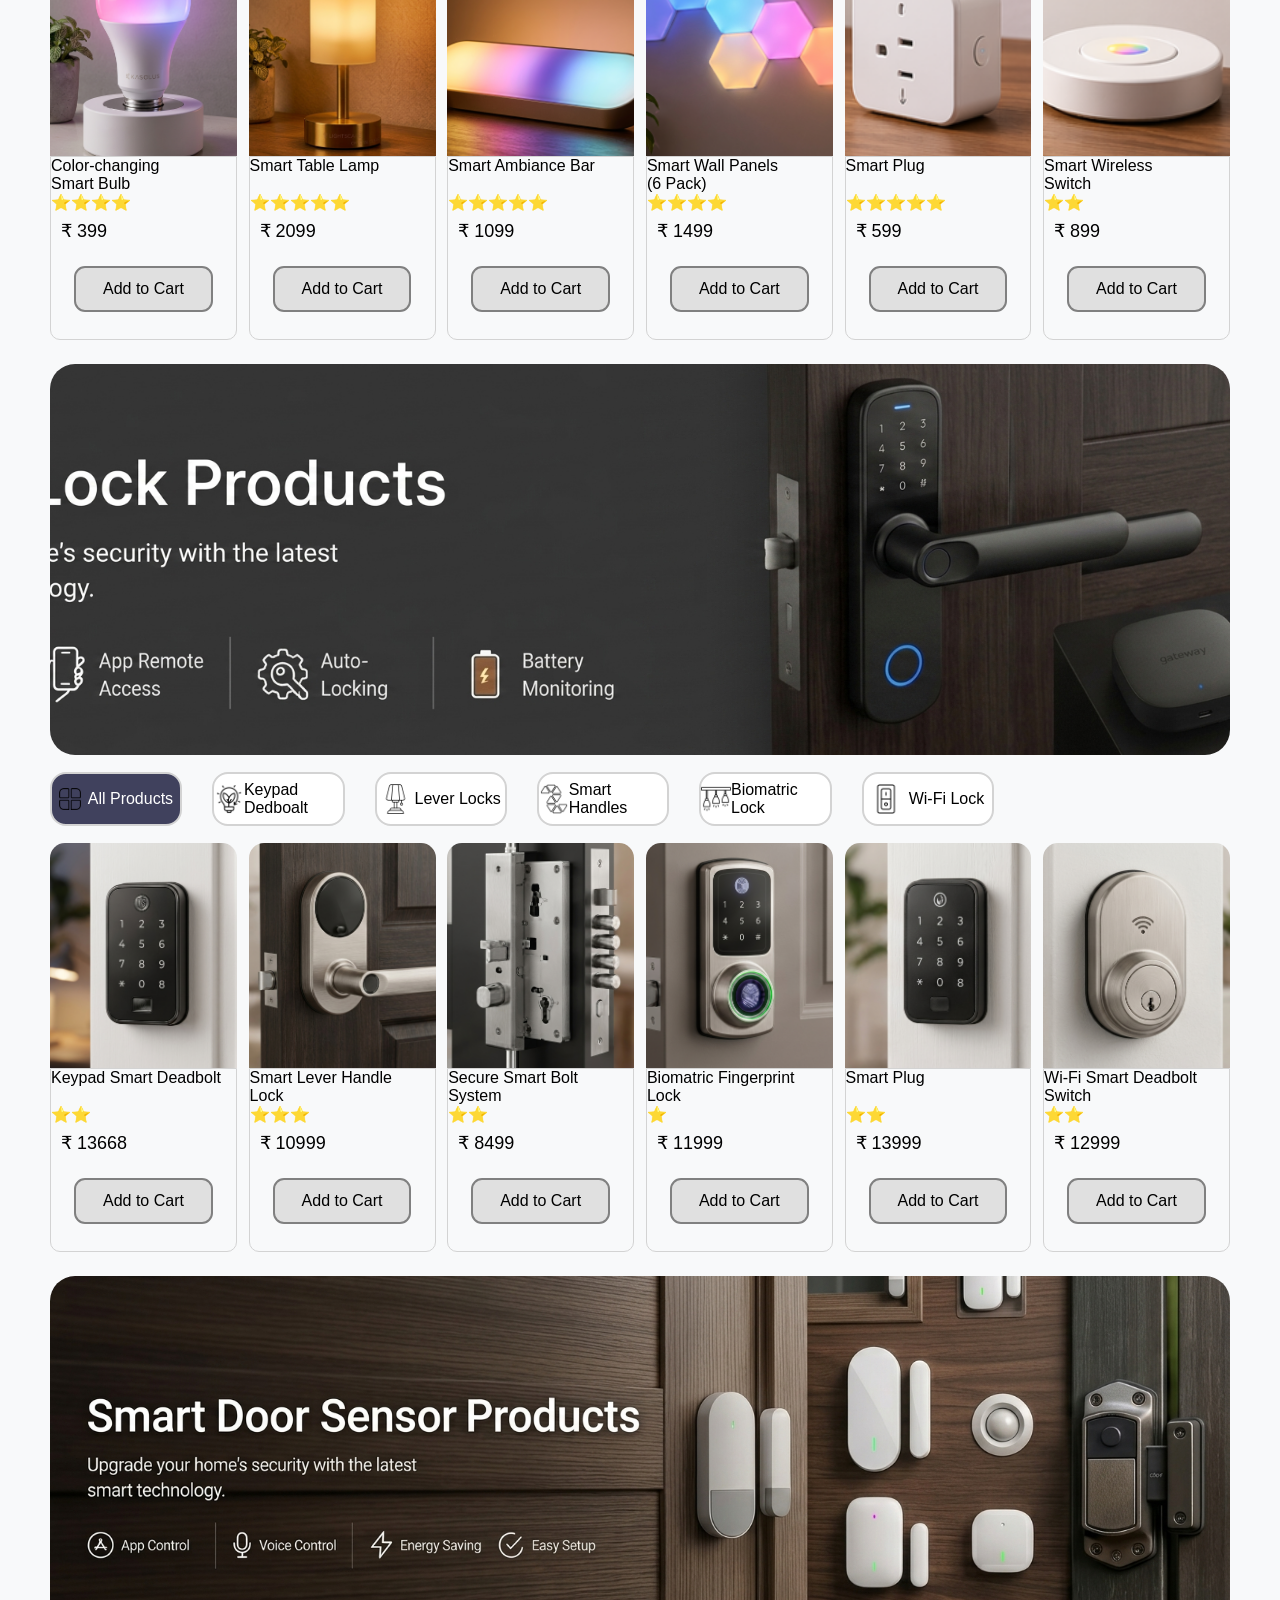
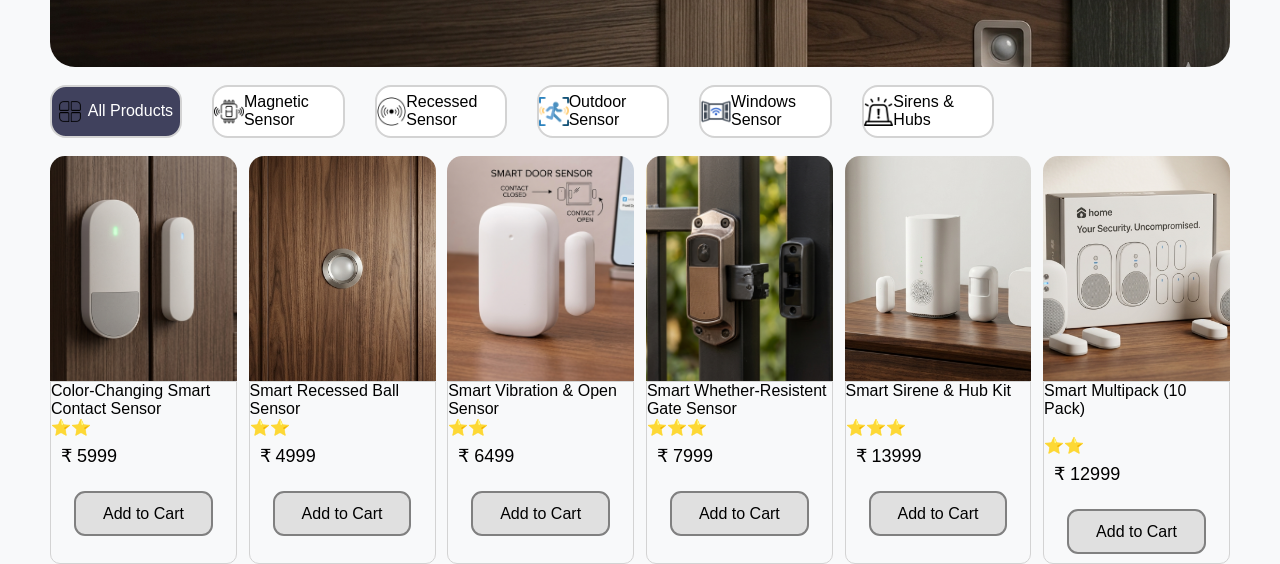
==== commit 526da5f6: "Third commit start to create responsive home page" ====
--- a/index.html
+++ b/index.html
@@ -22,7 +22,7 @@
     <header>
       <div class="website_logo_container">
         <div class="website_logo"><img src="assets/images/homepageimages/star.png" height="50%" alt=""></div>
-        <div class="website_name">LUMORA</div>
+        <div class="website_name" >LUMORA</div>
       </div>
       <div class="menu_container">
         <a class="menu_ancher" href="#">About</a>
@@ -65,7 +65,6 @@
     <div class="container3_box2"></div>
     <div class="container3_box3"></div>
   </div>
-  </div>
 
   <!-- second page starts from  here  -->
   <div class="second">
@@ -182,7 +181,7 @@
           </a>
           <div class="product1_img_information">
             <a href="#">Smart Wireless <br> Switch<br>
-              ⭐⭐⭐⭐⭐
+              ⭐⭐
 
             </a>
             <div class="amount_product_cont">₹ 899</div>
@@ -238,7 +237,7 @@
           </a>
           <div class="product1_img_information">
             <a href="#">Keypad Smart Deadbolt <br> <br>
-              ⭐⭐⭐⭐
+              ⭐⭐
             </a>
             <div class="amount_product_cont">₹ 13668</div>
             <div class="product_add_to_cart_cont">
@@ -252,7 +251,7 @@
           </a>
           <div class="product1_img_information">
             <a href="#">Smart Lever Handle<br>Lock <br>
-              ⭐⭐⭐⭐⭐
+              ⭐⭐⭐
             </a>
             <div class="amount_product_cont">₹ 10999</div>
             <div class="product_add_to_cart_cont">
@@ -266,7 +265,7 @@
           </a>
           <div class="product1_img_information">
             <a href="#">Secure Smart Bolt <br>System <br>
-              ⭐⭐⭐⭐⭐
+              ⭐⭐
             </a>
 
             <div class="amount_product_cont">₹ 8499</div>
@@ -283,7 +282,7 @@
           </a>
           <div class="product1_img_information">
             <a href="#">Biomatric Fingerprint <br>Lock <br>
-              ⭐⭐⭐⭐
+              ⭐
 
             </a>
             <div class="amount_product_cont">₹ 11999</div>
@@ -298,7 +297,7 @@
           </a>
           <div class="product1_img_information">
             <a href="#">Smart Plug <br> <br>
-              ⭐⭐⭐⭐⭐
+              ⭐⭐
 
             </a>
             <div class="amount_product_cont">₹ 13999</div>
@@ -313,7 +312,7 @@
           </a>
           <div class="product1_img_information">
             <a href="#">Wi-Fi Smart Deadbolt <br> Switch<br>
-              ⭐⭐⭐⭐⭐
+              ⭐⭐
 
             </a>
             <div class="amount_product_cont">₹ 12999</div>
@@ -370,7 +369,7 @@
           </a>
           <div class="product1_img_information">
             <a href="#">Color-Changing Smart <br>Contact Sensor <br>
-              ⭐⭐⭐⭐
+              ⭐⭐
             </a>
             <div class="amount_product_cont">₹ 5999</div>
             <div class="product_add_to_cart_cont">
@@ -384,7 +383,7 @@
           </a>
           <div class="product1_img_information">
             <a href="#">Smart Recessed Ball<br>Sensor <br>
-              ⭐⭐⭐⭐⭐
+              ⭐⭐
             </a>
             <div class="amount_product_cont">₹ 4999</div>
             <div class="product_add_to_cart_cont">
@@ -398,7 +397,7 @@
           </a>
           <div class="product1_img_information">
             <a href="#">Smart Vibration & Open <br>Sensor <br>
-              ⭐⭐⭐⭐⭐
+              ⭐⭐
             </a>
 
             <div class="amount_product_cont">₹ 6499</div>
@@ -416,7 +415,7 @@
           </a>
           <div class="product1_img_information">
             <a href="#"> Smart Whether-Resistent<br>Gate Sensor<br>
-              ⭐⭐⭐⭐
+              ⭐⭐⭐
 
             </a>
             <div class="amount_product_cont">₹ 7999</div>
@@ -431,7 +430,7 @@
           </a>
           <div class="product1_img_information">
             <a href="#">Smart Sirene & Hub Kit <br> <br>
-              ⭐⭐⭐⭐⭐
+              ⭐⭐⭐
 
             </a>
             <div class="amount_product_cont">₹ 13999</div>
@@ -446,7 +445,7 @@
           </a>
           <div class="product1_img_information">
             <a href="#">Smart Multipack (10 Pack) <br> <br>
-              ⭐⭐⭐⭐⭐
+              ⭐⭐
 
             </a>
             <div class="amount_product_cont">₹ 12999</div>
--- a/style.css
+++ b/style.css
@@ -238,7 +238,7 @@
   height:100%;
   width: 100%;
   padding: 0px 20px 0px 20px ;
-  margin-top: 8%;
+  margin-top: 4%;
 }
 .smart_laight_background_banner{
   height: 44%;
@@ -562,3 +562,140 @@
   padding: 1.5rem;
   transition: transform 0.3s ease, box-shadow 0.3s ease;
 }
+
+/* RESPONSIVE DESIGN STARTS FROM HERE   */
+@media screen and (max-width: 900px){
+/* header section starts from here  */
+
+  .main_container{
+    height: 100%;
+    width: 100%;  
+    padding: 10px;
+
+  }
+  header {
+    height: 10%;
+    width: 100%;
+    
+  }
+  .menu_container{
+    display: none;
+    
+  }
+  .search_and_profile_container{
+    display: none;
+  }
+  .website_logo_container{
+    height: 100%;
+    width: 50%;
+  }
+  .website_logo_container
+   .website_logo img {
+    height: 45%;
+  }
+  .website_logo{
+    justify-content: center;
+  }
+  .website_name{
+    font-size: 23px;
+     font-family: "Playwrite GB S", cursive;
+    
+  }
+/* container 2 starts from here   */
+  .container2{
+    height: 70%;
+    background-image: url(assets/images/homepageimages/responsiveimageOF\ main.png);
+    background-size: cover ;
+  }
+  .tag_line_box{
+    font-size: 50px;
+  }
+  .second_box_containre{
+    
+    background-color: red;
+  }
+  .boxes_container{
+    height: 80%;
+  }
+  .button_of_video{
+    margin-top: 25%;
+    height: 40px;
+    width: 50%;
+    background-color: skyblue;
+  }
+  .second_box_containre{
+    display: block;
+    align-items: end;
+    width: 29.5%;
+    height: 26%;
+    background-color: transparent;
+    display: flex;
+    flex-direction: column;
+    justify-content: space-evenly;
+  }
+  .boxes{
+    height: 33%;
+    width: 100%;
+  }
+  /* container3 starts from here  */
+  .container3 {
+    display: block;
+  }
+  .container3_box1 .container3_box1
+   .container3_box1 {
+    width: 100%;
+  
+    
+   }
+   .second{
+    margin-top: 20%;
+   }
+   .smart_laight_background_banner{
+    position: relative;
+    margin-top: 20%;
+    display: none;
+   }
+
+
+
+
+
+
+
+
+
+
+
+
+
+
+
+
+
+
+
+
+
+
+
+
+
+
+
+
+
+
+
+
+
+
+
+
+
+
+
+
+}
+
+
+
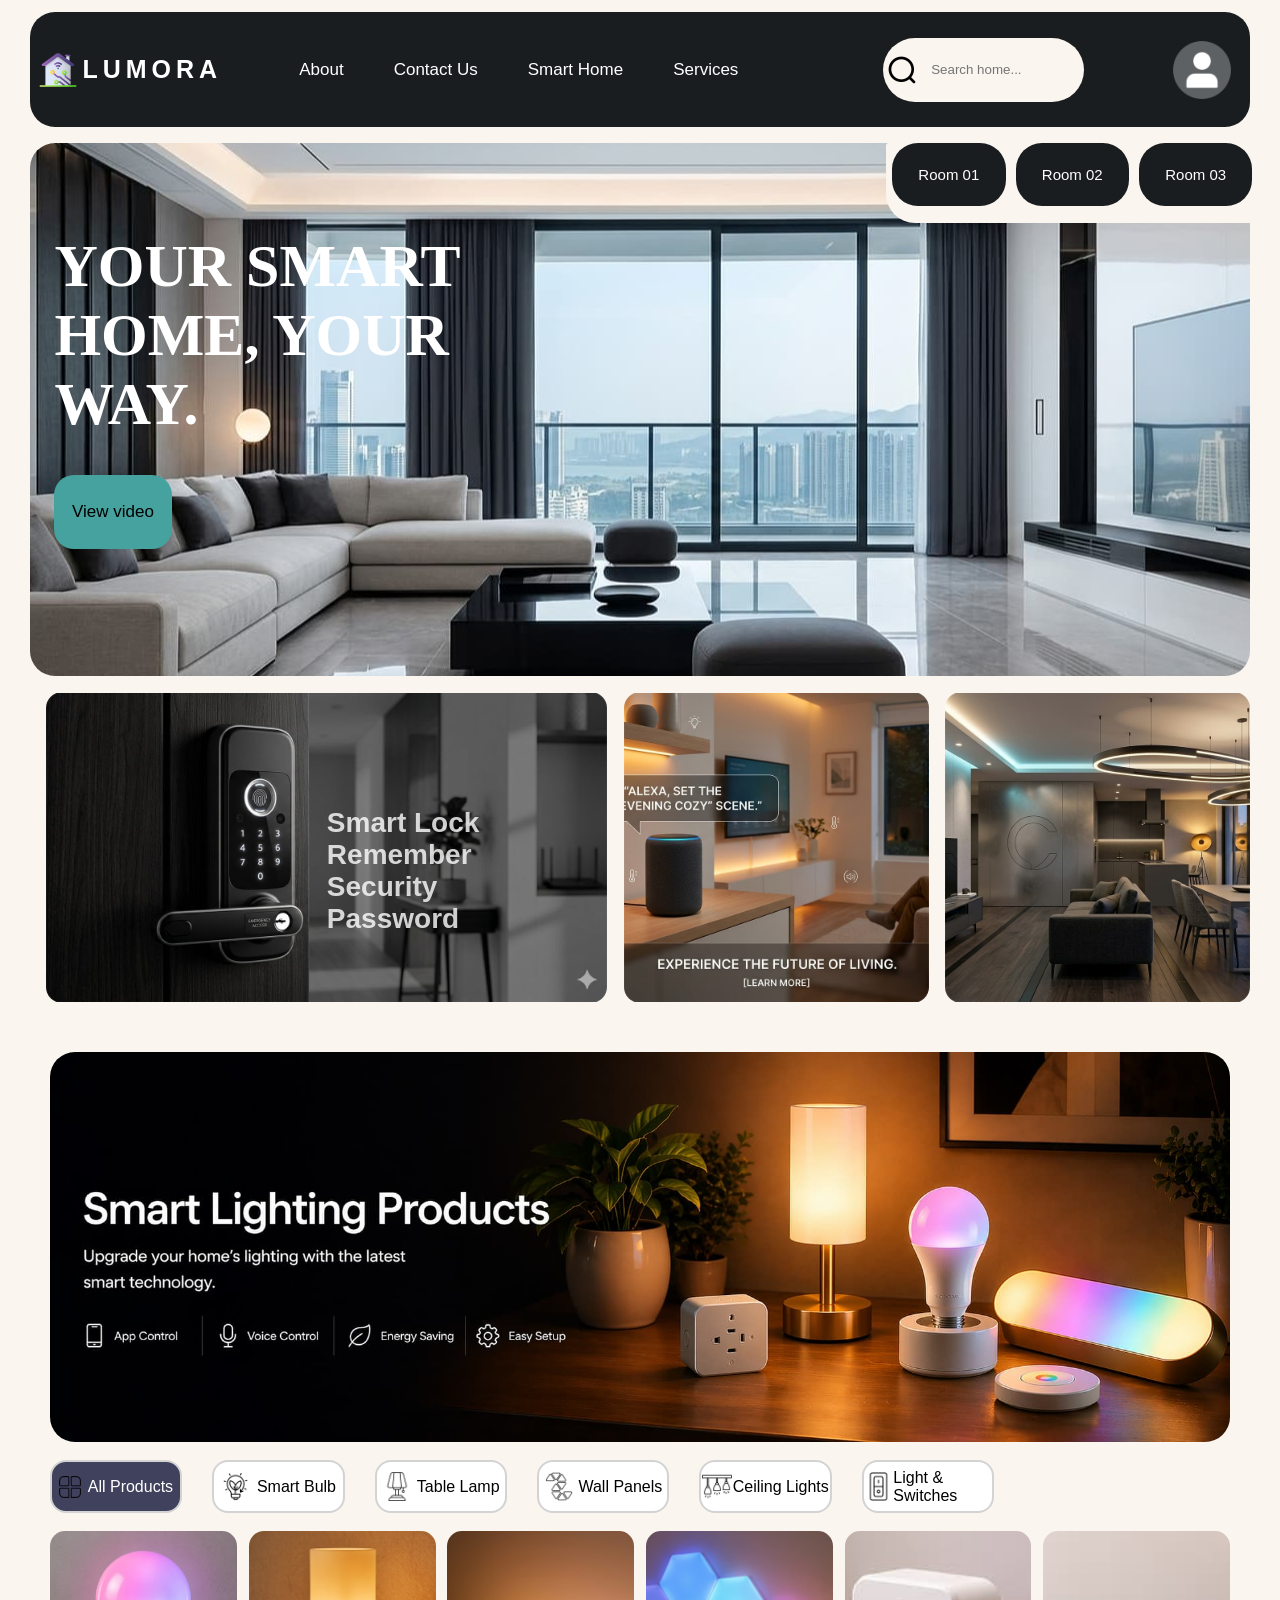
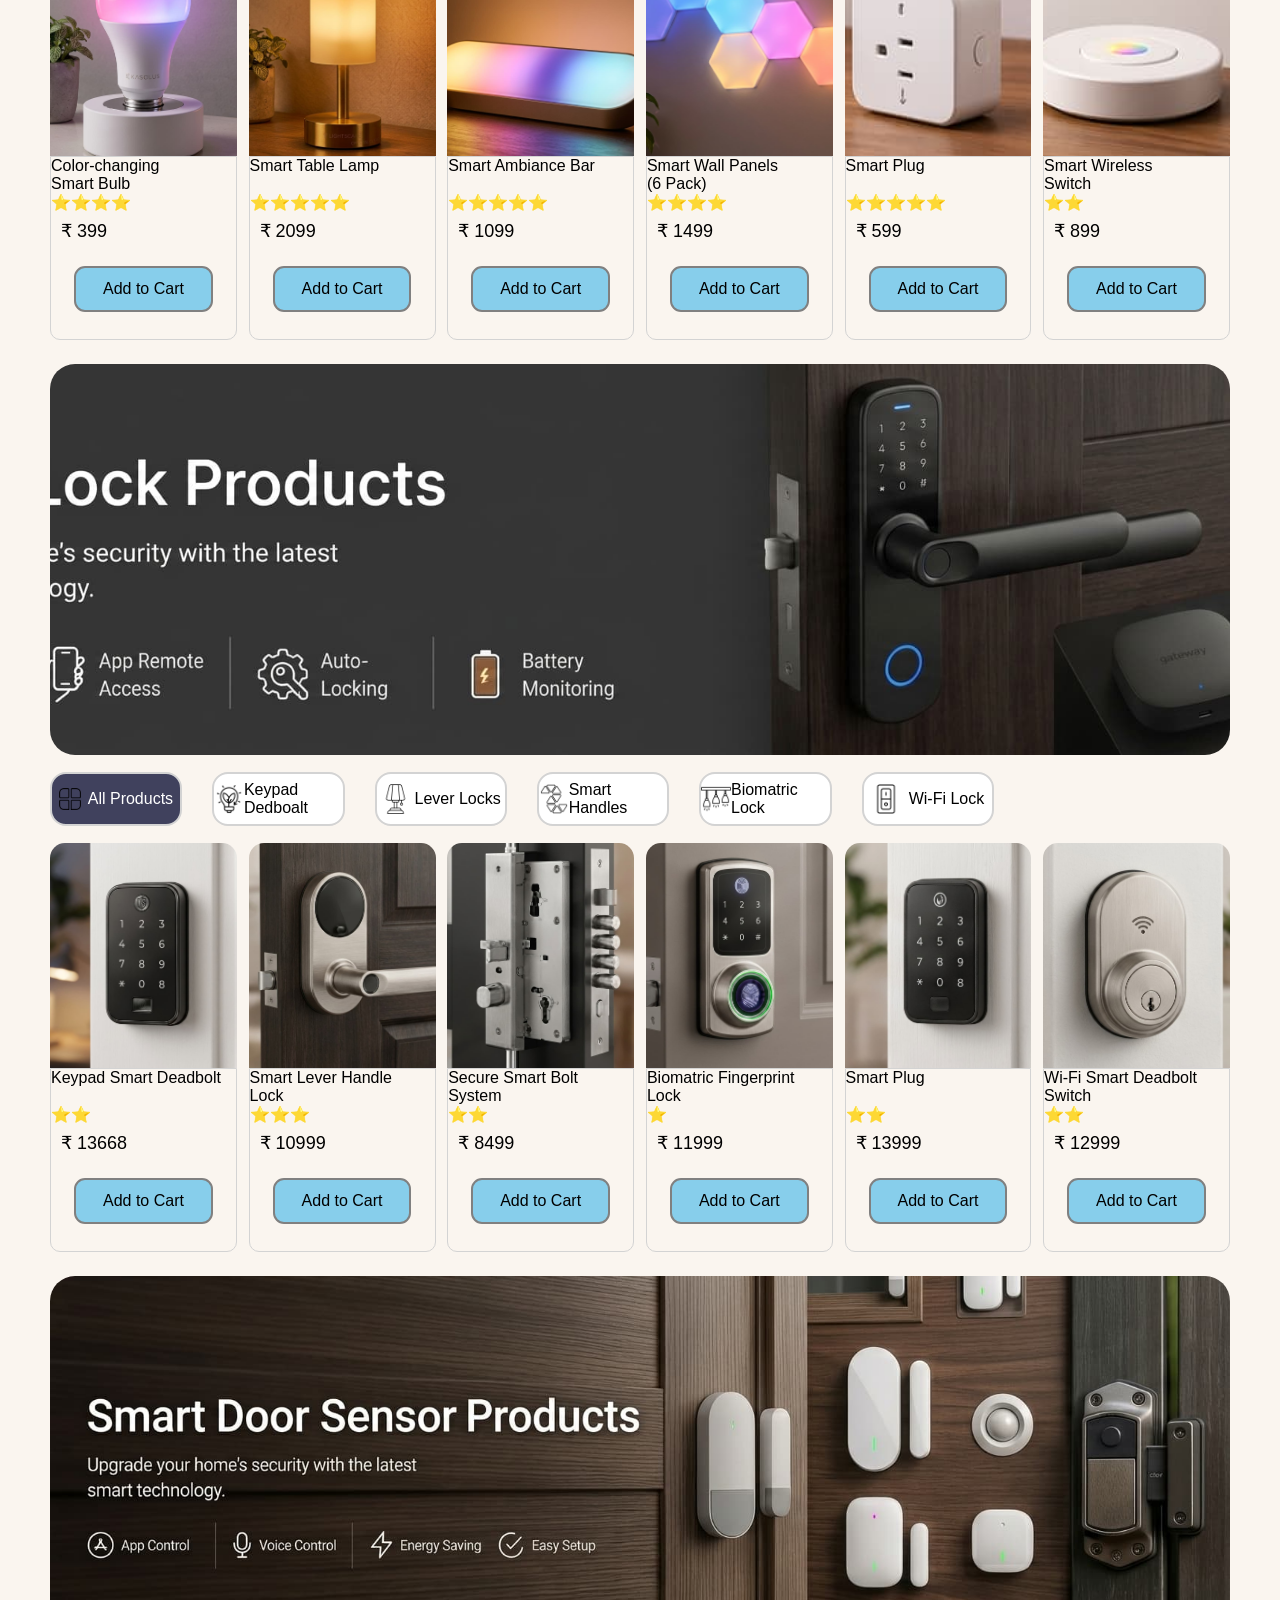
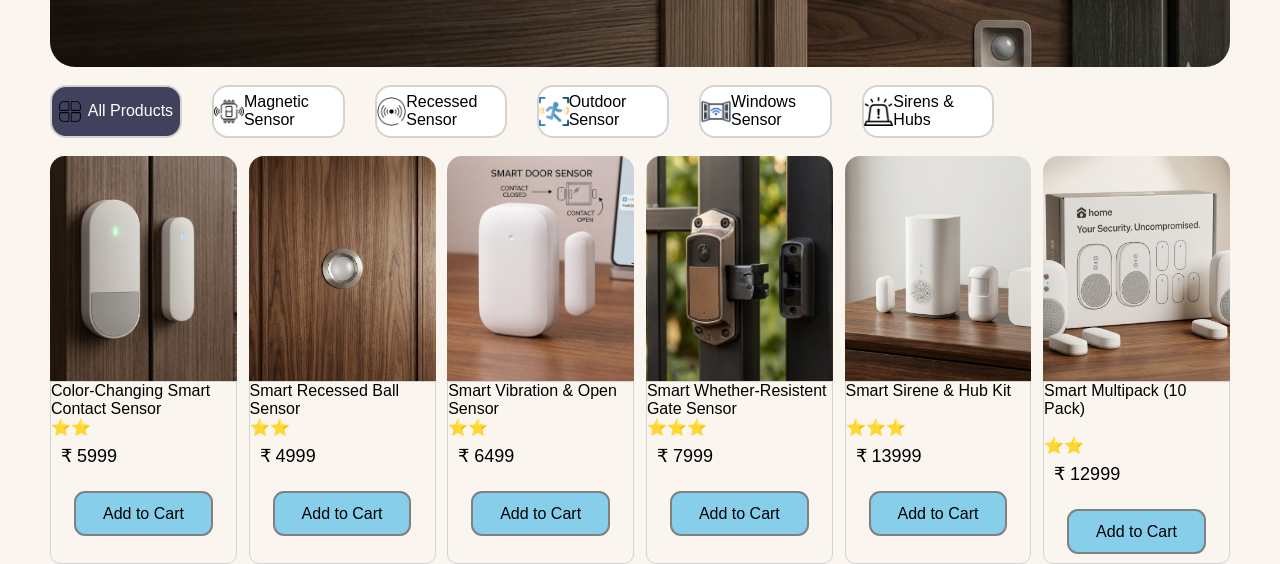
==== commit a4eebc7e: "change in header container make some changes in mobile view" ====
--- a/index.html
+++ b/index.html
@@ -21,7 +21,7 @@
     <!-- header section  -->
     <header>
       <div class="website_logo_container">
-        <div class="website_logo"><img src="assets/images/homepageimages/star.png" height="50%" alt=""></div>
+        <div class="website_logo"><img src="assets/icons/smart-home (1).png" height="35%" alt=""></div>
         <div class="website_name" >LUMORA</div>
       </div>
       <div class="menu_container">
@@ -30,17 +30,22 @@
         <a class="menu_ancher" href="#">Smart Home</a>
         <a class="menu_ancher" href="#">Services</a>
       </div>
-      <div class="search_and_profile_container">
-        <div class="search_logo_and_searchtext_cont">
-          <div class="search_logo_image" style="height: 74%;"><img src="assets/images/homepageimages/search.png" height="50%"
+      <div class="search_container">
+        <label id="search" class="search_logo_and_searchtext_cont">
+          <div id="search" class="search_logo_image" style="height: 74%;"><img src="assets/images/homepageimages/search.webp" height="50%"
               alt=""></div>
           <div class="search_text"><input type="search"
-              style="height: 100%; width: 80%; border-radius: 0px 80px 80px 0px; color: black; background-color:  #F8F9FA; padding: 0px 8px 0px 10px; border: none; outline: none; "
-              placeholder="Search">
-          </div>
-        </div>
-        <div class="profile_containerr"><img src="assets/images/homepageimages/boy.png" height="100%" alt=""></div>
-      </div>
+              style="height: 100%; width: 80%; border-radius: 0px 80px 80px 0px; color: black; background-color:  #FAF5EF; padding: 0px 8px 0px 10px; border: none; outline: none; "
+              placeholder="Search home...">
+          </div>
+        </label>
+        
+        
+      </div>
+      <div class="three_lines_menu_container">
+      <div class="three_lines_menu_button">
+      </div>
+    
     </header>
     <!-- main background image and details section  -->
     <div class="container2">
@@ -68,32 +73,32 @@
 
   <!-- second page starts from  here  -->
   <div class="second">
-    <div class="smart_laight_background_banner">
+    <div class="smart_light_background_banner">
     </div>
     <div class="all_products">
       <div class="All_Product" style="background-color:#40415D;">
-        <img src="assets/images/homepageimages/window.png" height="44%" alt="">
+        <img src="assets/images/homepageimages/window.webp" height="44%" alt="">
         <a href="#" style="text-decoration: none; color: white; ">All Products </a>
       </div>
       <div class="All_Product">
 
-        <img src="assets/images/homepageimages/efficiency.png" height="60%" alt="">
+        <img src="assets/images/homepageimages/efficiency.webp" height="60%" alt="">
         <a href="#" style="text-decoration: none; ">Smart Bulb </a>
       </div>
       <div class="All_Product">
-        <img src="assets/images/homepageimages/lamps.png" height="60%" alt="">
+        <img src="assets/images/homepageimages/lamps.webp" height="60%" alt="">
         <a href="#" style="text-decoration: none; ">Table Lamp </a>
       </div>
       <div class="All_Product">
-        <img src="assets/images/homepageimages/led-light.png" height="60%" alt="">
+        <img src="assets/images/homepageimages/led-light.webp" height="60%" alt="">
         <a href="#" style="text-decoration: none;">Wall Panels </a>
       </div>
       <div class="All_Product">
-        <img src="assets/images/homepageimages/roof-lamp.png" height="60%" alt="">
+        <img src="assets/images/homepageimages/roof-lamp.webp" height="60%" alt="">
         <a href="#" style="text-decoration: none;">Ceiling Lights </a>
       </div>
       <div class="All_Product">
-        <img src="assets/images/homepageimages/power-switch.png" height="60%" alt="">
+        <img src="assets/images/homepageimages/power-switch.webp" height="60%" alt="">
         <a href="#" style="text-decoration: none; ">Light & Switches </a>
       </div>
     </div>
@@ -130,7 +135,8 @@
         </div>
         <div class="product1">
           <a href="">
-            <div id="product1_backimg3" class="product1_backimg"></div>
+            <div id="product1_backimg3" class="product1_backimg">            
+            </div>
           </a>
           <div class="product1_img_information">
             <a href="#">Smart Ambiance Bar <br> <br>
@@ -203,28 +209,28 @@
     </div>
     <div class="all_products">
       <div class="All_Product" style="background-color:#40415D;">
-        <img src="assets/images/homepageimages/window.png" height="44%" alt="">
+        <img src="assets/images/homepageimages/window.webp" height="44%" alt="">
         <a href="#" style="text-decoration: none; color: white; ">All Products </a>
       </div>
       <div class="All_Product">
 
-        <img src="assets/images/homepageimages/efficiency.png" height="60%" alt="">
+        <img src="assets/images/homepageimages/efficiency.webp" height="60%" alt="">
         <a href="#" style="text-decoration: none; ">Keypad Dedboalt </a>
       </div>
       <div class="All_Product">
-        <img src="assets/images/homepageimages/lamps.png" height="60%" alt="">
+        <img src="assets/images/homepageimages/lamps.webp" height="60%" alt="">
         <a href="#" style="text-decoration: none; "> Lever Locks </a>
       </div>
       <div class="All_Product">
-        <img src="assets/images/homepageimages/led-light.png" height="60%" alt="">
+        <img src="assets/images/homepageimages/led-light.webp" height="60%" alt="">
         <a href="#" style="text-decoration: none;">Smart Handles </a>
       </div>
       <div class="All_Product">
-        <img src="assets/images/homepageimages/roof-lamp.png" height="60%" alt="">
+        <img src="assets/images/homepageimages/roof-lamp.webp" height="60%" alt="">
         <a href="#" style="text-decoration: none;">Biomatric Lock </a>
       </div>
       <div class="All_Product">
-        <img src="assets/images/homepageimages/power-switch.png" height="60%" alt="">
+        <img src="assets/images/homepageimages/power-switch.webp" height="60%" alt="">
         <a href="#" style="text-decoration: none; ">Wi-Fi Lock </a>
       </div>
     </div>
@@ -334,28 +340,28 @@
     </div>
     <div class="all_products">
       <div class="All_Product" style="background-color:#40415D;">
-        <img src="assets/images/homepageimages/window.png" height="44%" alt="">
+        <img src="assets/images/homepageimages/window.webp" height="44%" alt="">
         <a href="#" style="text-decoration: none; color: white; ">All Products </a>
       </div>
       <div class="All_Product">
 
-        <img src="assets/images/homepageimages/magnetic-sensor.png" height="60%" alt="">
+        <img src="assets/images/homepageimages/magnetic-sensor.webp" height="60%" alt="">
         <a href="#" style="text-decoration: none; ">Magnetic Sensor </a>
       </div>
       <div class="All_Product">
-        <img src="assets/images/homepageimages/recessesensor.png" height="60%" alt="">
+        <img src="assets/images/homepageimages/recessesensor.webp" height="60%" alt="">
         <a href="#" style="text-decoration: none; "> Recessed Sensor </a>
       </div>
       <div class="All_Product">
-        <img src="assets/images/homepageimages/outdoor-sensor.png" height="60%" alt="">
+        <img src="assets/images/homepageimages/outdoor-sensor.webp" height="60%" alt="">
         <a href="#" style="text-decoration: none;">Outdoor Sensor </a>
       </div>
       <div class="All_Product">
-        <img src="assets/images/homepageimages/window_sensor(1).png" height="60%" alt="">
+        <img src="assets/images/homepageimages/window_sensor(1).webp" height="60%" alt="">
         <a href="#" style="text-decoration: none;">Windows Sensor </a>
       </div>
       <div class="All_Product">
-        <img src="assets/images/homepageimages/siren.png" height="60%" alt="">
+        <img src="assets/images/homepageimages/siren.webp" height="60%" alt="">
         <a href="#" style="text-decoration: none; ">Sirens & Hubs </a>
       </div>
     </div>
--- a/style.css
+++ b/style.css
@@ -7,7 +7,7 @@
 body,html {
     height: 100%;
     width: 100%;    
-    background-color: #F8F9FA;
+    background-color: #FAF5EF;
 }
 .main_container{
   height: 100%;
@@ -40,14 +40,13 @@
   width: 20%;
   display: flex;
   align-items: center;
-  justify-content: end;
-
+  justify-content: center;
 }
 .website_name{
   letter-spacing: 5px;
   font-weight: 700;
-  font-family: "Betania Patmos In", cursive;
-  font-size: 27px;
+  font-family: "Bricolage Grotesque", sans-serif;
+  font-size: 25px;
 }
 /* website menu secyion  */
 .menu_container{
@@ -67,12 +66,12 @@
   
 }
 /* search and profile starts from here  */
-.search_and_profile_container{
+.search_container{
   height: 100%;
   width: 30%;
   display: flex;
   align-items: center;
-  justify-content: space-around;
+  justify-content: end;
 }
 
 .search_logo_and_searchtext_cont{
@@ -80,37 +79,51 @@
   width: 70%;
   display: flex;
   align-items: center;
-
+  justify-content: end;
 }
 .search_logo_image{
   height: 80%;
-  width: 20%;
-  display: flex;
-  align-items: center;
-  justify-content: center;
-  background-color:  #F8F9FA;  
+  width: 15%;
+  display: flex;
+  align-items: center;
+  justify-content: center;
+  background-color:  #FAF5EF; 
+  cursor: pointer; 
   border-radius: 80px 0px 0px 80px;
 }
 .search_text{
   height: 74%;
-  width: 75%;
+  width: 80%;
   border: none;
   outline: none;
-  border-radius: 80px;  
-}
-.profile_containerr{
+  border-radius: 80px;
+  
+}
+.three_lines_menu_container{  
   height: 60%;
-  width: 20%;
-  background-position: center;
-  background-size: cover;
-  background-repeat: no-repeat;  
+  width: 10%;
+  display: flex;
+  align-items: center;
+  justify-content: center;
+}
+.three_lines_menu_button{
+  display: inline-block;
+  height: 90%;
+  width: 100%;
+  display: flex;
+  align-items: center;
+  justify-content: center;
+  background-image: url(assets/icons/profile-picture.png);
+  background-position: center;background-size: contain;
+  background-repeat: no-repeat;
+  background-position: right 15PX center;
 }
 /* container 2 starts fromhere  */
 .container2{
   height: 60%;
   width: 100%;
   border-radius: 25px;
-  background-image: url(assets/images/homepageimages/Gemini_Generated_Image_1g668a1g668a1g66.png);
+  background-image: url(assets/images/homepageimages/Gemini_Generated_Image_1g668a1g668a1g66.jpg);
   background-position: center;
   background-color: rgb(13, 71, 71);
   margin-top: 1.3% ;
@@ -158,7 +171,7 @@
   margin-left: 70.2%;
   border-radius: 3px 0px 0px  29px;
   gap: 10px;
-  background-color: #F8F9FA;
+  background-color: #FAF5EF;
 }
 .boxes {
   height: 78%;
@@ -187,8 +200,8 @@
 }
 .container3_box1{
   height: 100%;
-  width: 40%;
-  background-image: url(assets/images/homepageimages/smart_lock.png);
+  width: 46%;
+  background-image: url(assets/images/homepageimages/smart_lock.jpg);
   background-position: center;
   background-size: cover;
   background-repeat: no-repeat;
@@ -213,9 +226,9 @@
 }
 .container3_box2{
   height: 100%;
-  width: 28%;
+  width: 25%;
   border-radius: 25px;
-  background-image: url(assets/images/homepageimages/alexahome.png);
+  background-image: url(assets/images/homepageimages/alexahome.jpg);
   background-position: center;
   background-size: cover;
   background-repeat: no-repeat;
@@ -224,9 +237,9 @@
 }
 .container3_box3{
   height: 100%;
-  width: 28%;
+  width: 25%;
   border-radius: 25px;
-  background-image: url(assets/images/homepageimages/smartlights.png);
+  background-image: url(assets/images/homepageimages/smartlights.jpg);
   background-position: center;
   background-size: cover;
   background-repeat: no-repeat;
@@ -240,21 +253,20 @@
   padding: 0px 20px 0px 20px ;
   margin-top: 4%;
 }
-.smart_laight_background_banner{
+.smart_light_background_banner{
   height: 44%;
-  background-image: url(assets/images/homepageimages/smart\ light\ background\ img.png);
-  background-position: center;
-  background-repeat: no-repeat;
-  background-size: cover;
-  border-radius: 25px;
-  
+  background-image: url(assets/images/homepageimages/smart\ light\ background\ img.jpg);
+  background-position: center;
+  background-repeat: no-repeat;
+  background-size: cover;
+  border-radius: 25px;  
 }
 .all_products{
   height: 10%;
   width: 80%;
   display: flex;
   align-items: center;
-  justify-content: space-between;  
+  justify-content: space-between;    
 }
 .All_Product{
   height: 60%;
@@ -264,7 +276,7 @@
   justify-content: space-evenly;
   border: 2px solid  lightgray ;
   background-color: white;
-  border-radius: 16px;
+  border-radius: 16px;  
 }
 
 .All_Product a {
@@ -328,7 +340,6 @@
   justify-content: center;
   height : 100%;
   width:100%;
-  
 } 
 .product1_img_information a {
   text-decoration: none;
@@ -340,44 +351,44 @@
   font-size: 16px;
   border: 2px solid  gray ;
   border-radius: 11px;
-  background-color: #E0E0E0;
+  background-color: skyblue;
 }
 .product_add_to_cart_button :hover {
   background-color: rgb(108, 24, 24);
 }
 /* for background image of product created a ID element shortcut */
 #product1_backimg1{
-  background-image: url(assets/images/homepageimages/smart\ light\ product.png);
+  background-image: url(assets/images/homepageimages/smart\ light\ product.jpg);
   background-repeat: no-repeat;
   background-position: center;
   background-size: cover;
 }
 #product1_backimg2{
-  background-image: url(assets/images/homepageimages/letlammProduct.png);
+  background-image: url(assets/images/homepageimages/letlammProduct.jpg);
   background-repeat: no-repeat;
   background-position: center;
   background-size: cover;
 }
 #product1_backimg3{
-  background-image: url(assets/images/homepageimages/wallpanelsimage.png);
+  background-image: url(assets/images/homepageimages/wallpanelsimage.jpg);
   background-repeat: no-repeat;
   background-position: center;
   background-size: cover;
 }
 #product1_backimg4{
-  background-image: url(assets/images/homepageimages/ceilingimageproduct.png);
+  background-image: url(assets/images/homepageimages/ceilingimageproduct.jpg);
   background-repeat: no-repeat;
   background-position: center;
   background-size: cover;
 }
 #product1_backimg5{
-  background-image: url(assets/images/homepageimages/switchproduct.png);
+  background-image: url(assets/images/homepageimages/switchproduct.jpg);
   background-repeat: no-repeat;
   background-position: center;
   background-size: cover;
 }
 #product1_backimg6{
-  background-image: url(assets/images/homepageimages/smartswitchproduct.png);
+  background-image: url(assets/images/homepageimages/smartswitchproduct.jpg);
   background-repeat: no-repeat;
   background-position: center;
   background-size: cover;
@@ -392,7 +403,7 @@
 }
 .smart_lock_background_banner{
   height: 44%;
-  background-image: url(assets/images/homepageimages/smartlock_productbanner\ .png);
+  background-image: url(assets/images/homepageimages/smartlock_productbanner\ .jpg);
   background-position: center;
   background-repeat: no-repeat;
   background-size: cover;
@@ -400,37 +411,37 @@
 }
 /* thord page smart lock prosucts images here  */
 #product2_backimg1{
-  background-image: url(assets/images/homepageimages/keypadsmartdeadboldimg.png);
+  background-image: url(assets/images/homepageimages/keypadsmartdeadboldimg.jpg);
   background-repeat: no-repeat;
   background-position: center;
   background-size: cover;
 }
 #product2_backimg2{
-  background-image: url(assets/images/homepageimages/leverlockimage\ .png);
+  background-image: url(assets/images/homepageimages/leverlockimage\ .jpg);
   background-repeat: no-repeat;
   background-position: center;
   background-size: cover;
 }
 #product2_backimg3{
-  background-image: url(assets/images/homepageimages/smartboltimage.png);
+  background-image: url(assets/images/homepageimages/smartboltimage.jpg);
   background-repeat: no-repeat;
   background-position: center;
   background-size: cover;
 }
 #product2_backimg4{
-  background-image: url(assets/images/homepageimages/biomatricfingerprintlockimg.png);
+  background-image: url(assets/images/homepageimages/biomatricfingerprintlockimg.jpg);
   background-repeat: no-repeat;
   background-position: center;
   background-size: cover;
 }
 #product2_backimg5{
-  background-image: url(assets/images/homepageimages/keypad_external\ accessory.png);
+  background-image: url(assets/images/homepageimages/keypad_external\ accessory.jpg);
   background-repeat: no-repeat;
   background-position: center;
   background-size: cover;
 }
 #product2_backimg6{
-  background-image: url(assets/images/homepageimages/wifilockimg.png);
+  background-image: url(assets/images/homepageimages/wifi\ Smart\ Deadbolt.jpg);
   background-repeat: no-repeat;
   background-position: center;
   background-size: cover;
@@ -445,7 +456,7 @@
 }
 .smart_sensor_background_banner{
   height: 44%;
-  background-image: url(assets/images/homepageimages/smart_sensor_back_banner.png);
+  background-image: url(assets/images/homepageimages/smart_sensor_back_banner.jpg);
   background-position: center;
   background-repeat: no-repeat;
   background-size: cover;
@@ -453,51 +464,41 @@
 }
  /* fouth sensor product images here  */
 #product3_backimg1{
-  background-image: url(assets/images/homepageimages/color_changing_smart_contact_sensor_img.png);
+  background-image: url(assets/images/homepageimages/color_changing_smart_contact_sensor_img.jpg);
   background-repeat: no-repeat;
   background-position: center;
   background-size: cover;
 }
 #product3_backimg2{
-  background-image: url(assets/images/homepageimages/recessedsensor_img.png);
+  background-image: url(assets/images/homepageimages/recessedsensor_img.jpg);
   background-repeat: no-repeat;
   background-position: center;
   background-size: cover;
 }
 #product3_backimg3{
-  background-image: url(assets/images/homepageimages/smart_vibration_and_open_sensor.png);
+  background-image: url(assets/images/homepageimages/smart_vibration_and_open_sensor.jpg);
   background-repeat: no-repeat;
   background-position: center;
   background-size: cover;
 }
 #product3_backimg4{
-  background-image: url(assets/images/homepageimages/Gate_sensorimg.png);
+  background-image: url(assets/images/homepageimages/Gate_sensorimg.jpg);
   background-repeat: no-repeat;
   background-position: center;
   background-size: cover;
 }
 #product3_backimg5{
-  background-image: url(assets/images/homepageimages/sire_and_hub_kit_image.png);
+  background-image: url(assets/images/homepageimages/sire_and_hub_kit_image.jpg);
   background-repeat: no-repeat;
   background-position: center;
   background-size: cover;
 }
 #product3_backimg6{
-  background-image: url(assets/images/homepageimages/smart\ multipack\ image\ .png);
-  background-repeat: no-repeat;
-  background-position: center;
-  background-size: cover;
-}
-
-
-
-
-
-
-
-
-
-
+  background-image: url(assets/images/homepageimages/smart\ multipack\ image\ .jpg);
+  background-repeat: no-repeat;
+  background-position: center;
+  background-size: cover;
+}
 
 
 
@@ -582,7 +583,7 @@
     display: none;
     
   }
-  .search_and_profile_container{
+  .search_container{
     display: none;
   }
   .website_logo_container{
@@ -591,29 +592,25 @@
   }
   .website_logo_container
    .website_logo img {
-    height: 45%;
+    height: 35%;
   }
   .website_logo{
     justify-content: center;
   }
   .website_name{
-    font-size: 23px;
-     font-family: "Playwrite GB S", cursive;
-    
+    font-size: 18px;
+    font-family: "Bricolage Grotesque", sans-serif;    
   }
 /* container 2 starts from here   */
   .container2{
     height: 70%;
-    background-image: url(assets/images/homepageimages/responsiveimageOF\ main.png);
+    background-image: url(assets/images/homepageimages/responsiveimageOF\ main.jpg);
     background-size: cover ;
   }
   .tag_line_box{
-    font-size: 50px;
-  }
-  .second_box_containre{
-    
-    background-color: red;
-  }
+    font-size: 39px;
+  }
+  
   .boxes_container{
     height: 80%;
   }
@@ -640,62 +637,101 @@
   /* container3 starts from here  */
   .container3 {
     display: block;
-  }
-  .container3_box1 .container3_box1
-   .container3_box1 {
+    height: 100%;
+    justify-content: space-between;
+    display: flex;
+    flex-direction: column;
+  }
+  .container3_box1, .container3_box2,
+   .container3_box3 {
     width: 100%;
-  
-    
+    height: 31%;  
    }
+   .cont3box{
+     font-size: 21px;     
+    }
+    .three_lines_menu_container{
+      height: 100%;
+      width: 11%;
+    }
+    .three_lines_menu_button{
+      display: block;
+      height: 42%;
+      width: 100%;
+      display: flex;
+      align-items: center;
+      justify-content: center;
+      background-image: url(assets/icons/icons8-menu.gif);
+      background-position: center;
+      background-size: contain;
+    }
    .second{
-    margin-top: 20%;
+    height: 100%;
+    margin-top: 3%;
+    padding: 0px;
    }
-   .smart_laight_background_banner{
-    position: relative;
-    margin-top: 20%;
+  .smart_light_background_banner{
+    width: 100%;  
+  }
+  .all_products{
     display: none;
-   }
-
-
-
-
-
-
-
-
-
-
-
-
-
-
-
-
-
-
-
-
-
-
-
-
-
-
-
-
-
-
-
-
-
-
-
-
-
-
-
-
-}
-
-
-
+  }
+  .products{
+    display: flex;
+    flex-direction: column;
+  }
+  .product_box, .product_box2{
+    display: flex;
+    flex-direction: column;
+    width: 100%;    
+  }
+  .product1{
+    width: 40%;
+    height: 100%;
+  }
+  
+
+
+
+
+
+
+
+
+
+
+
+
+
+
+
+
+
+
+
+
+
+
+
+
+
+
+
+
+
+
+
+
+
+
+
+
+
+
+
+
+
+}
+
+
+
